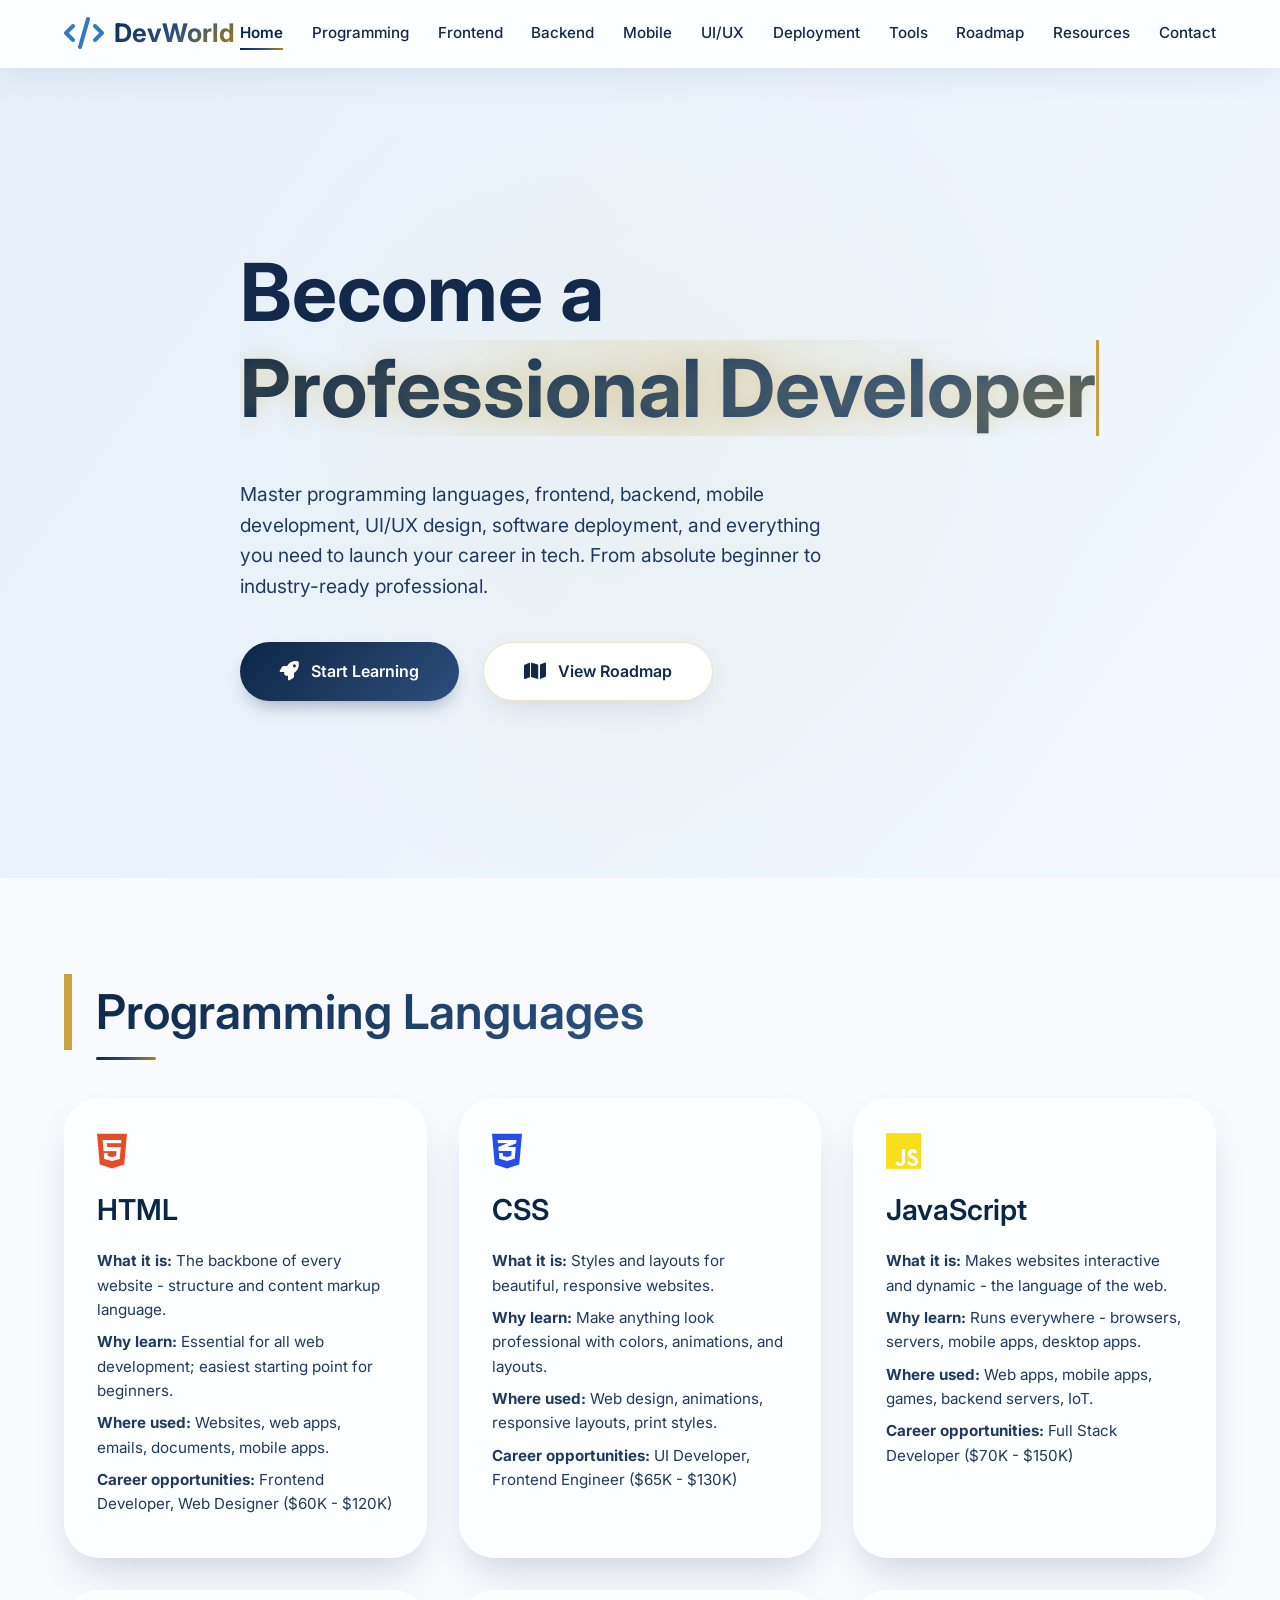
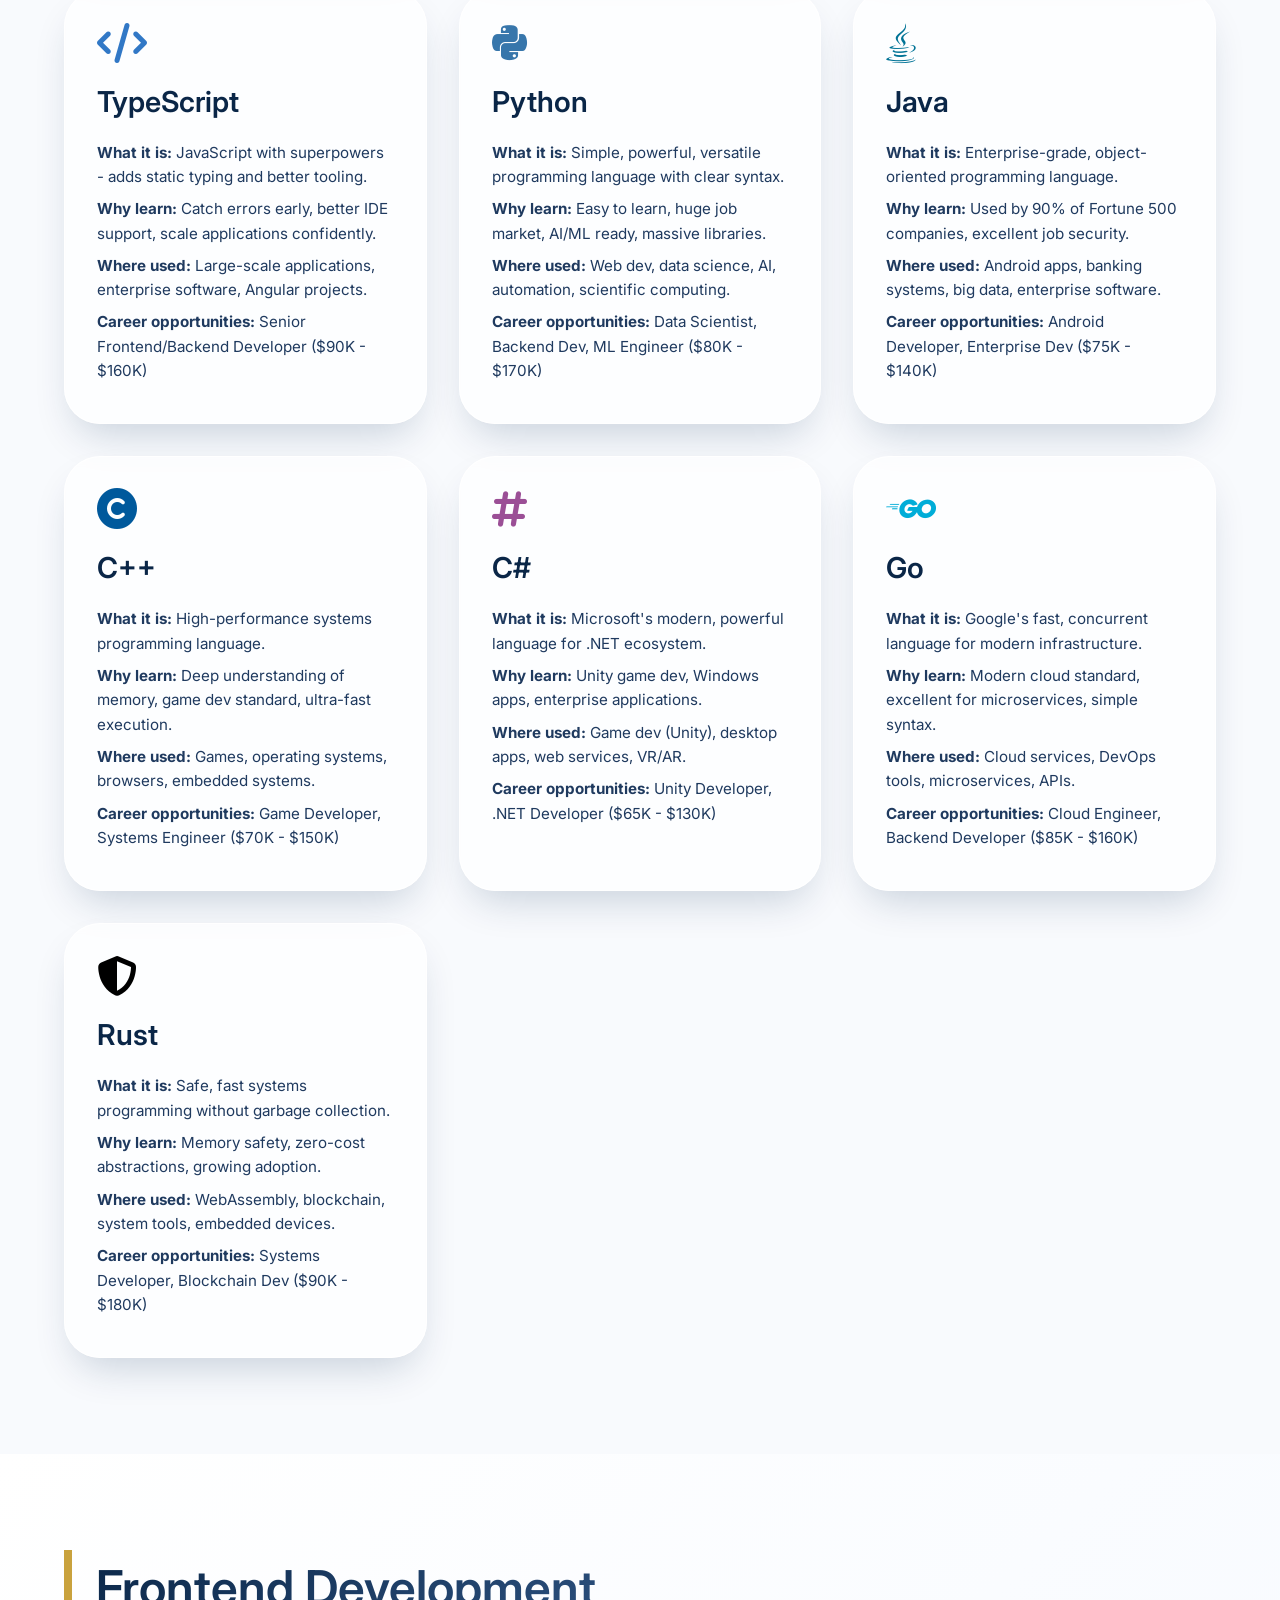
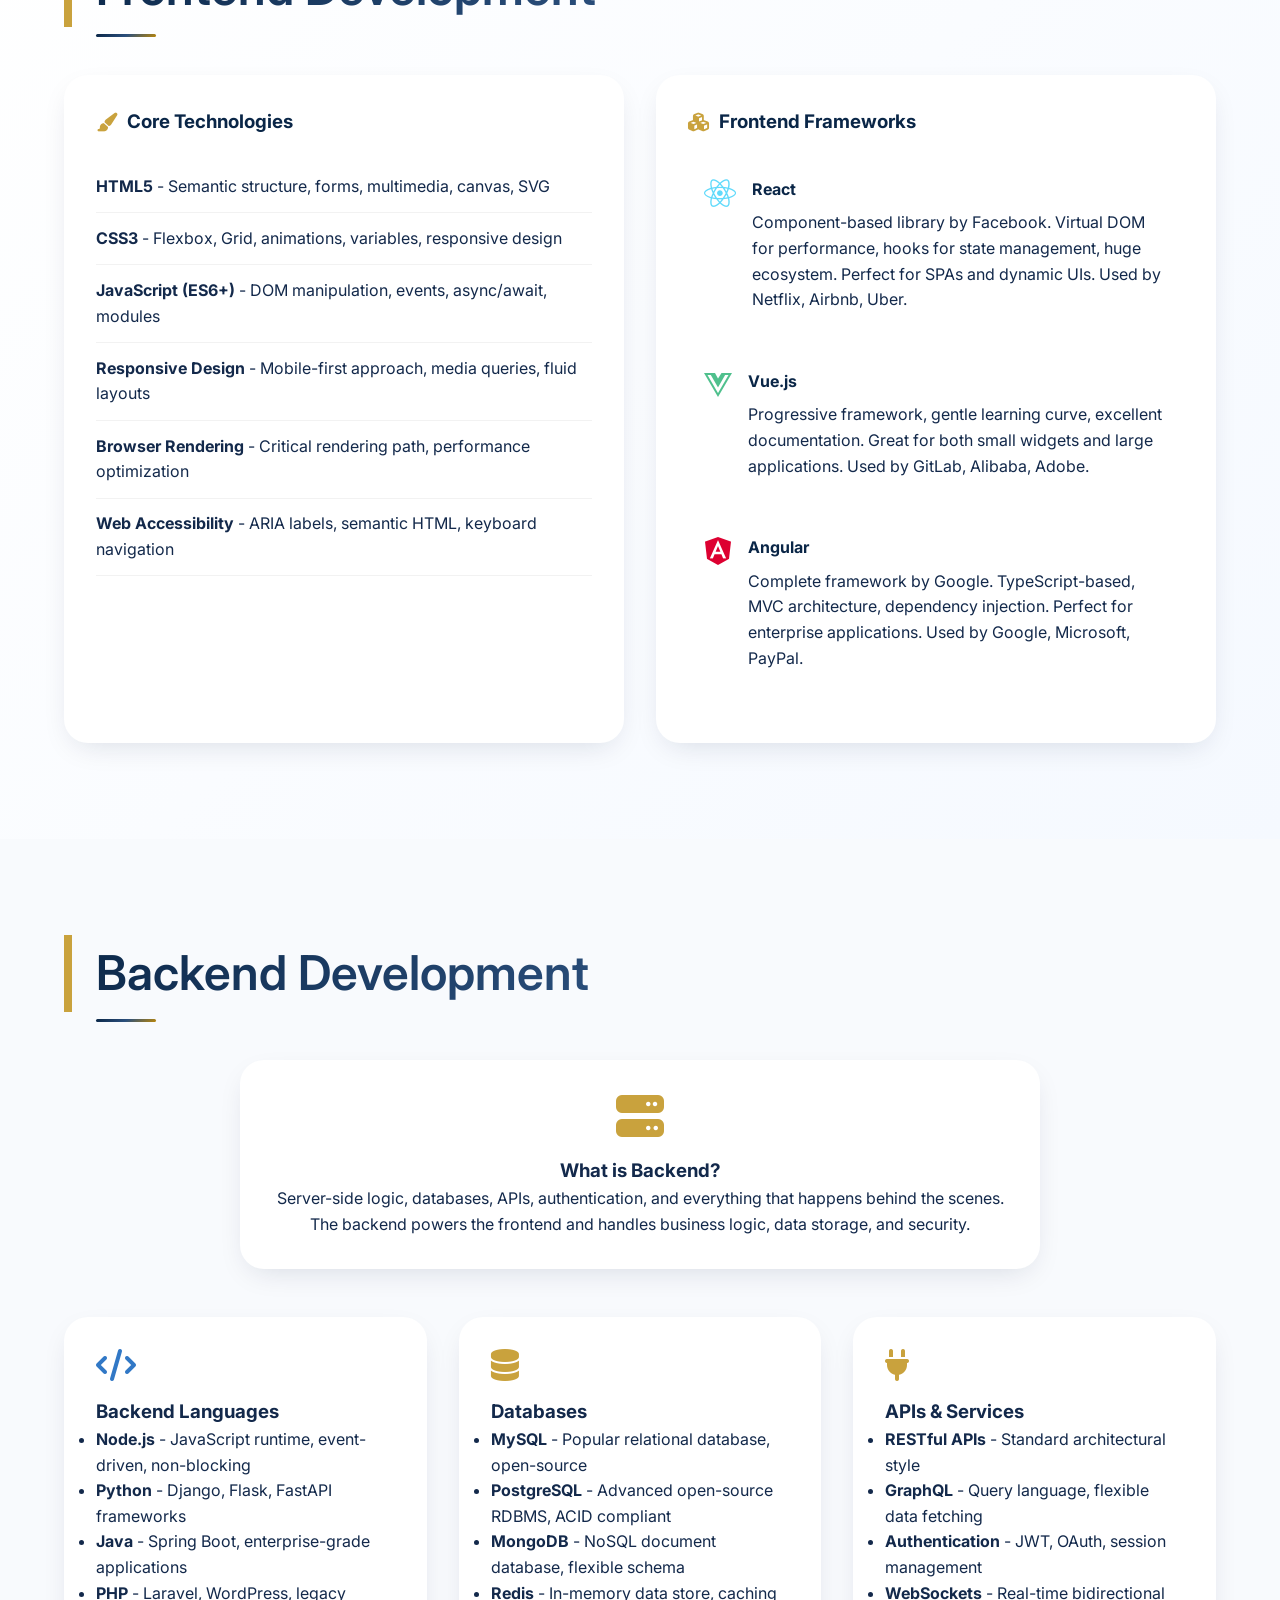
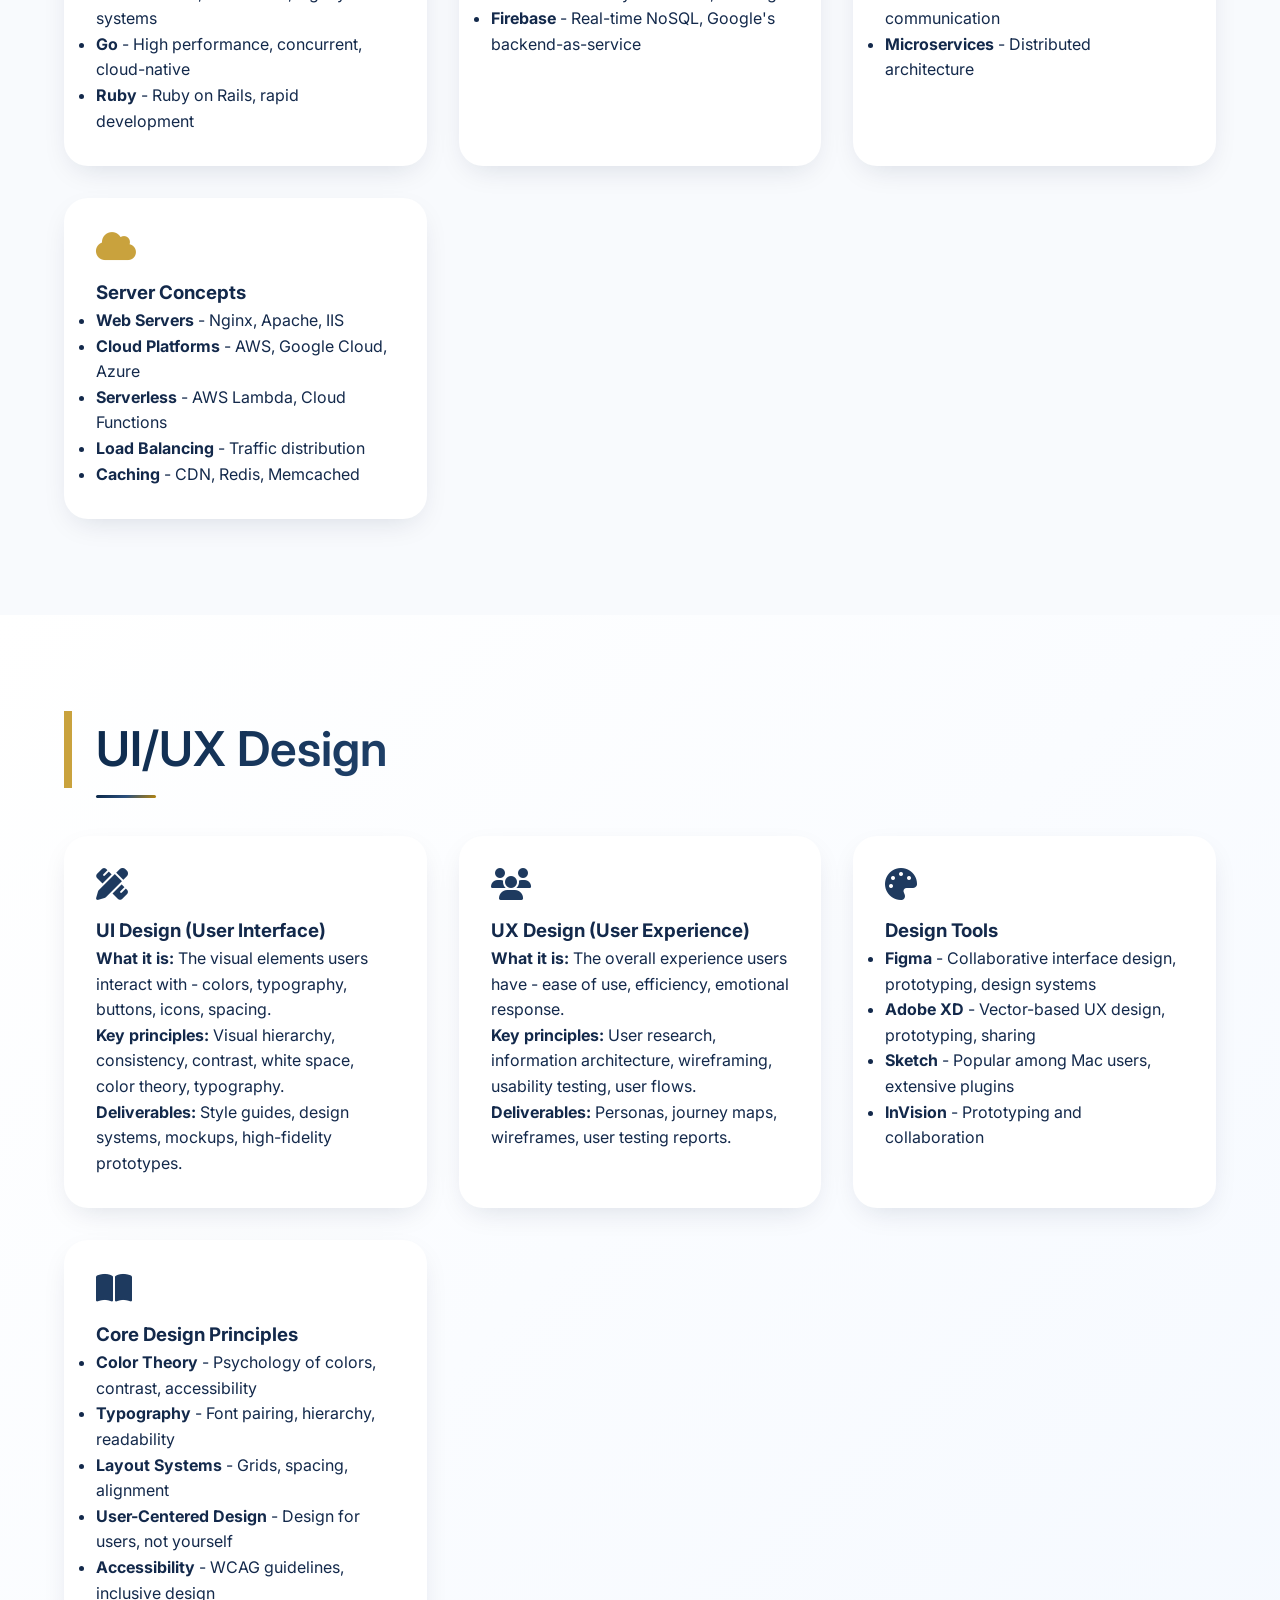
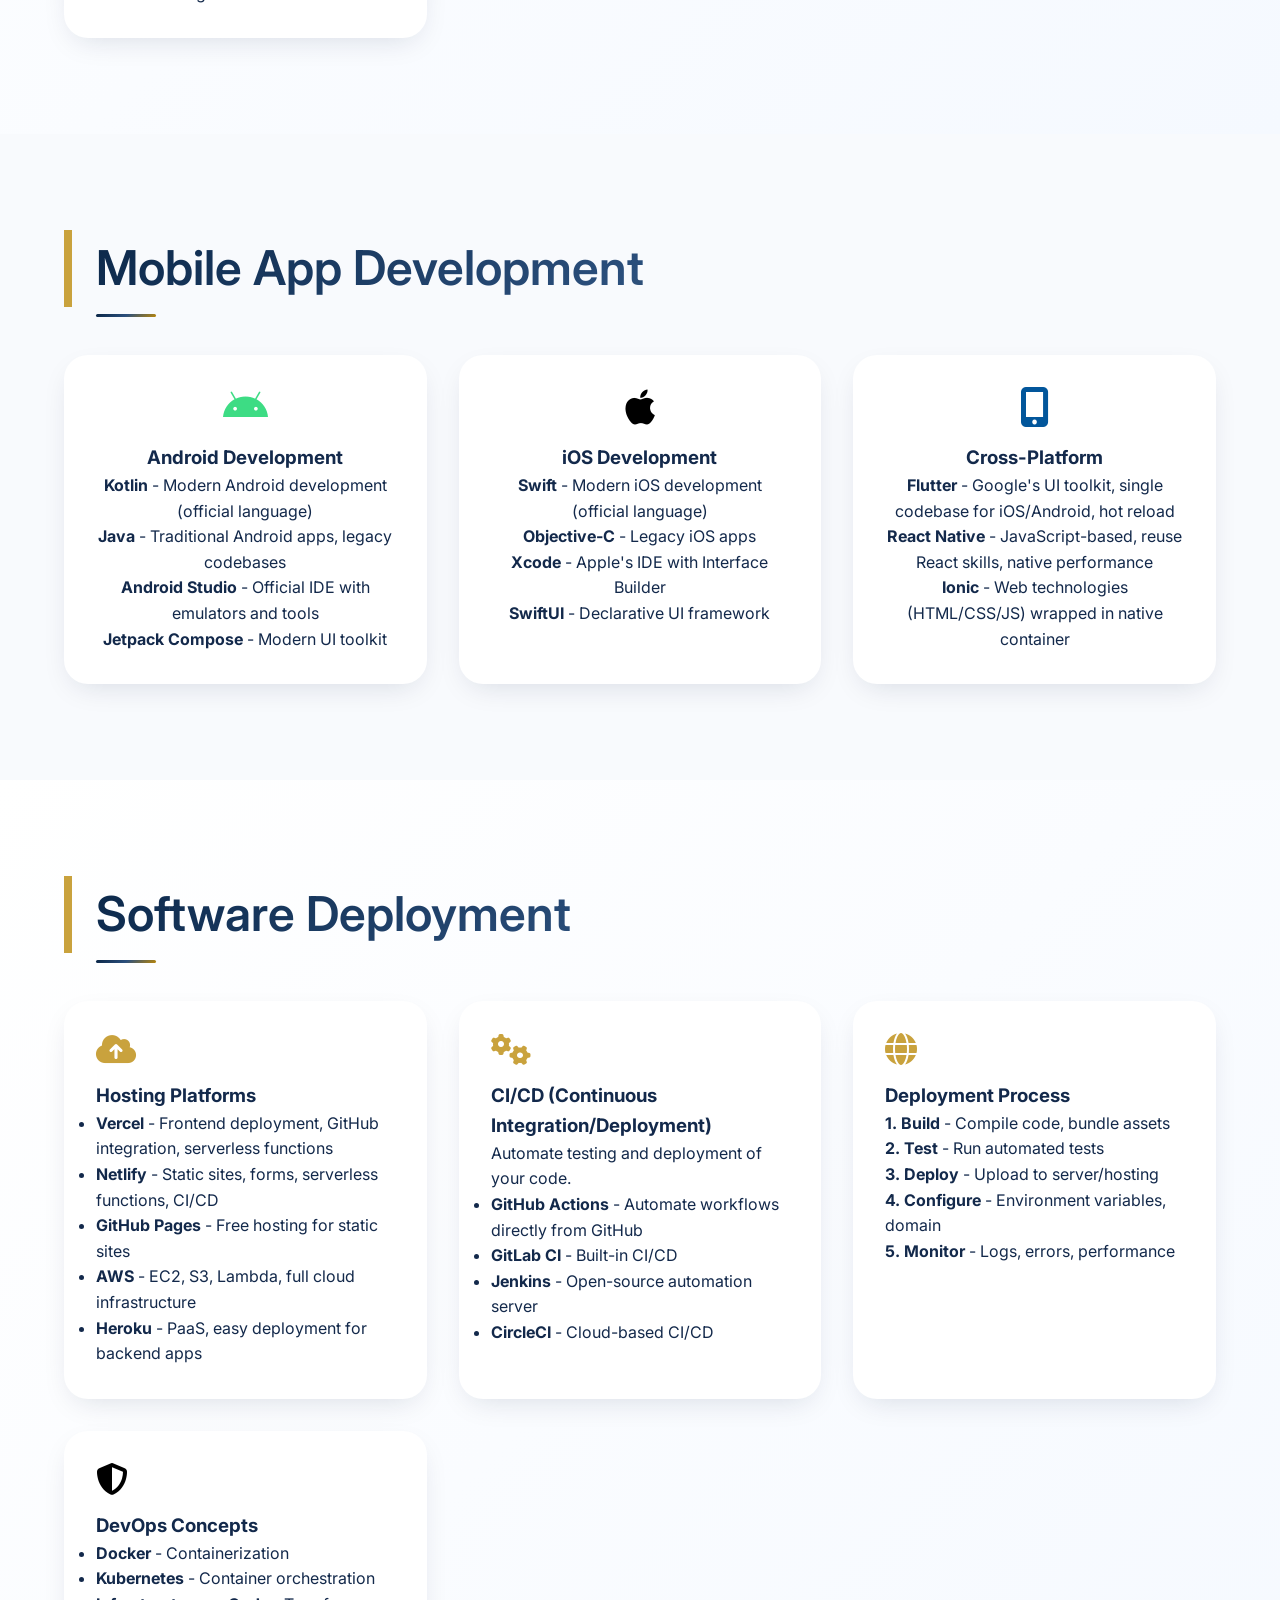
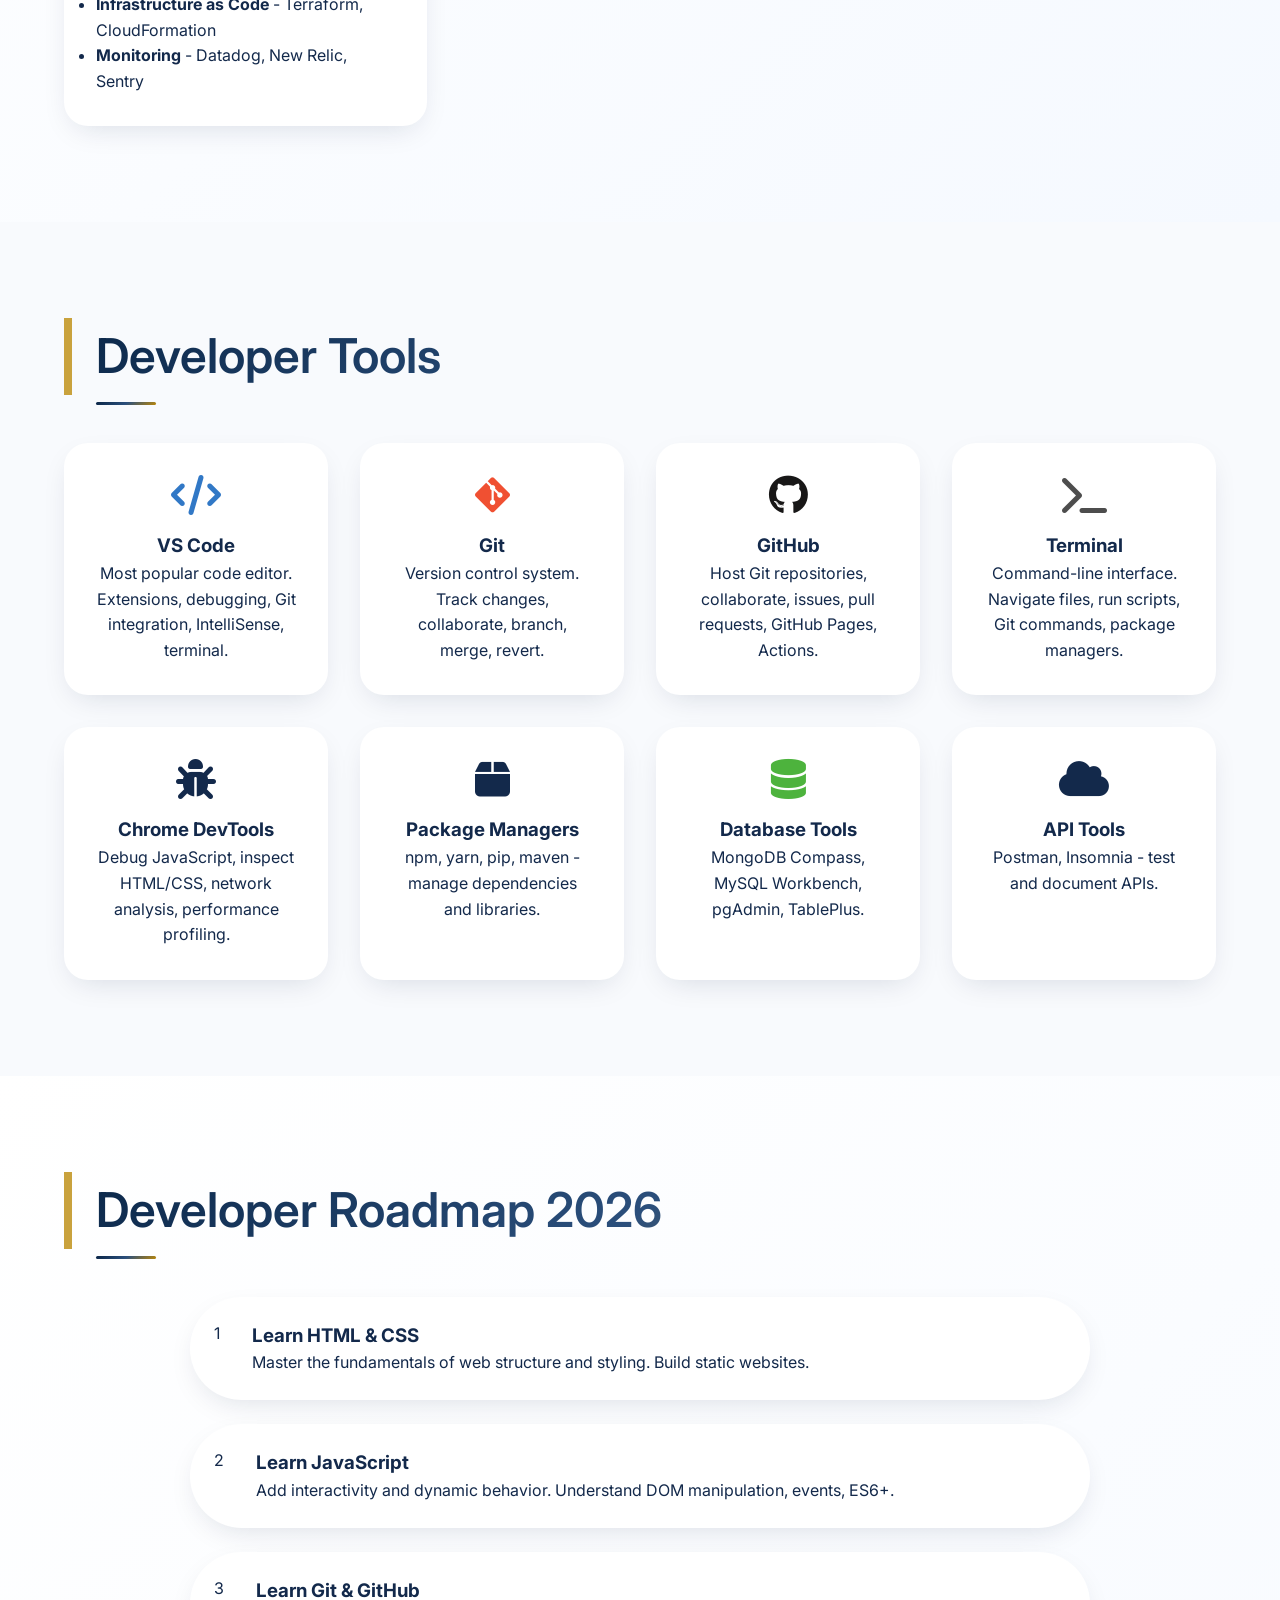
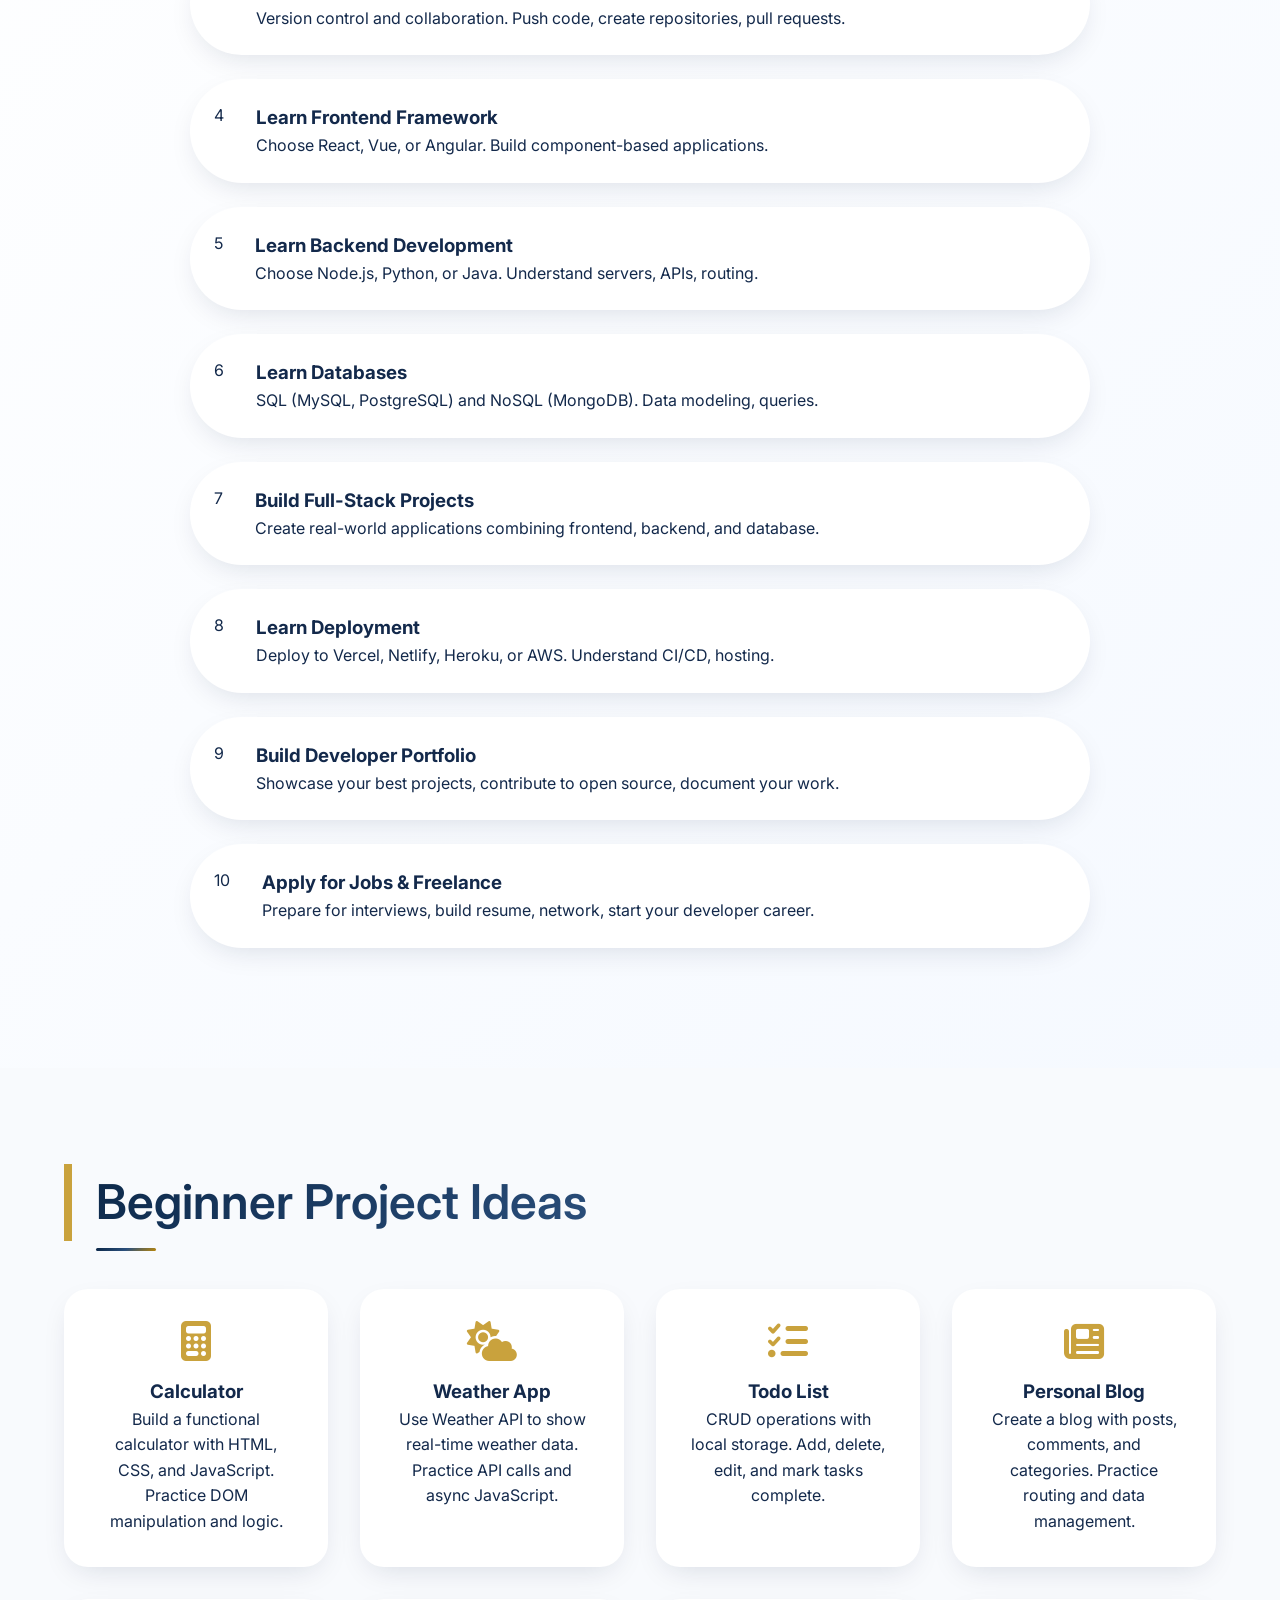
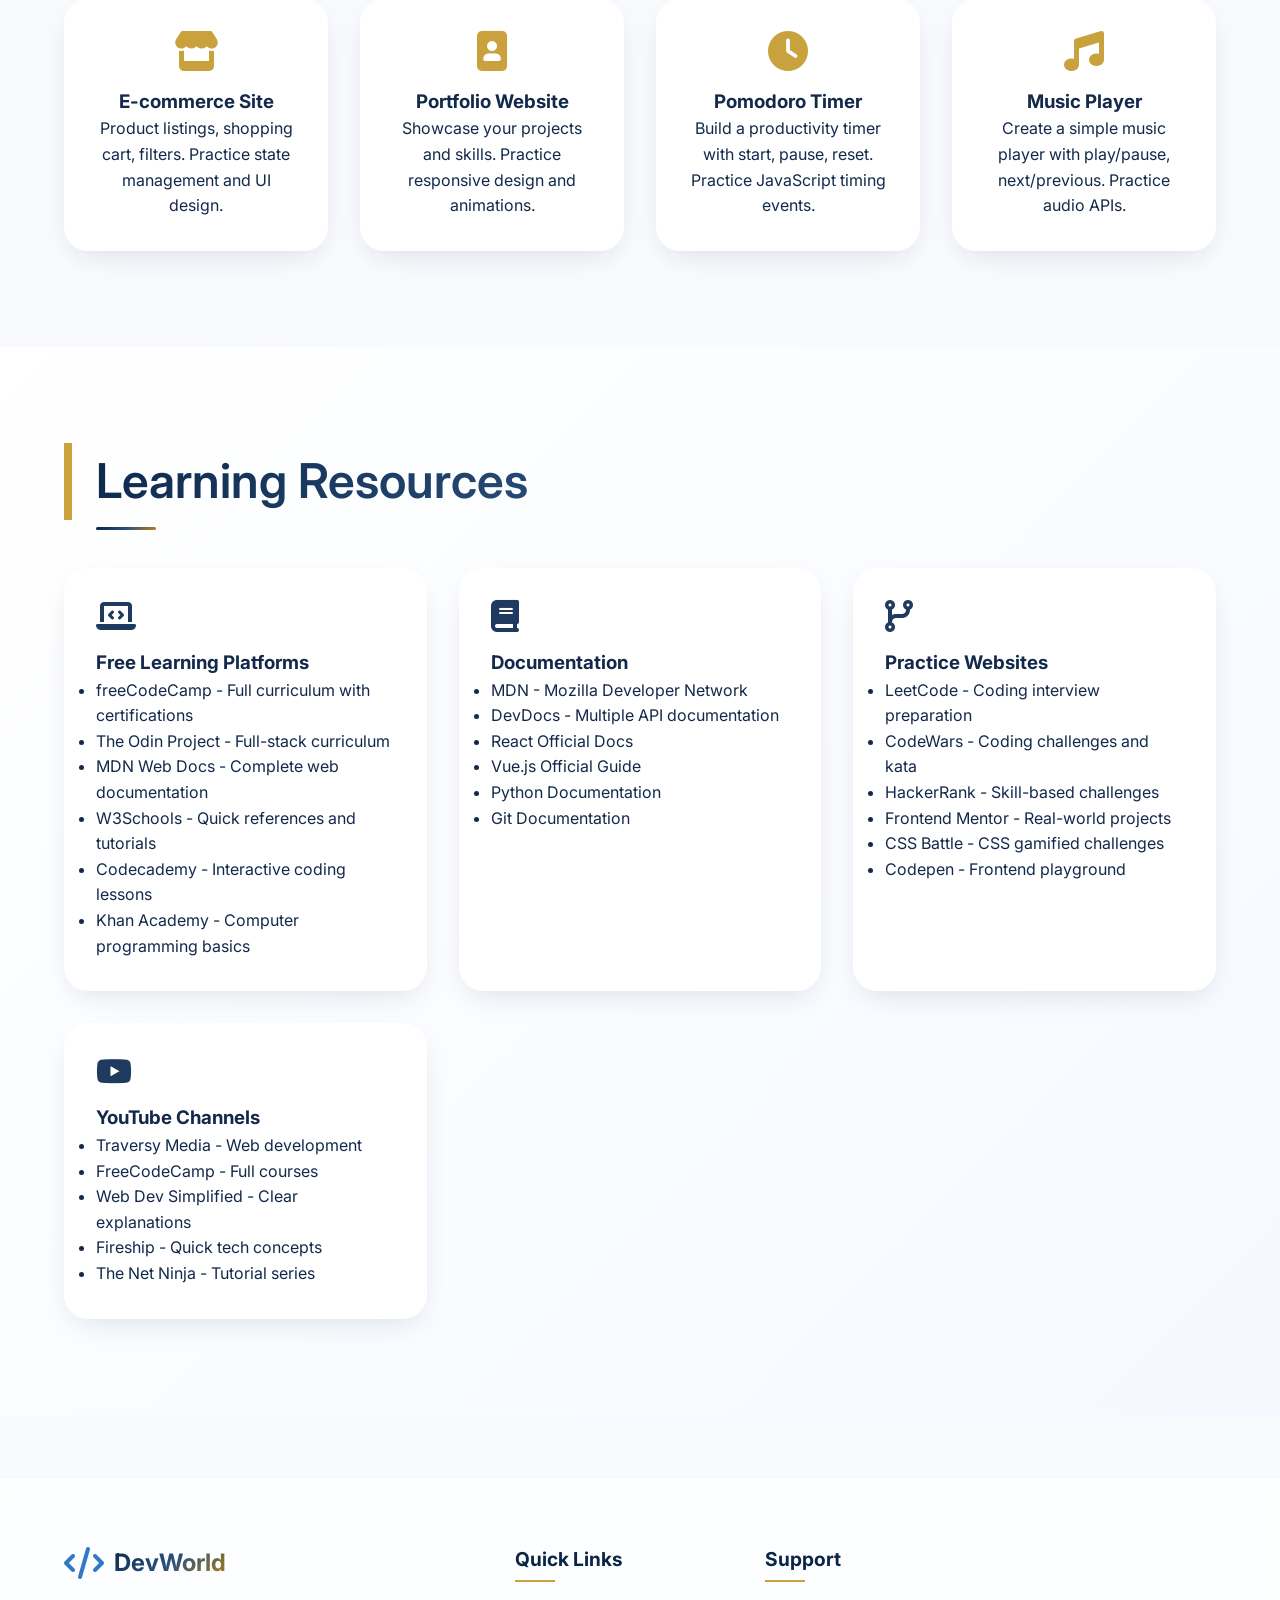
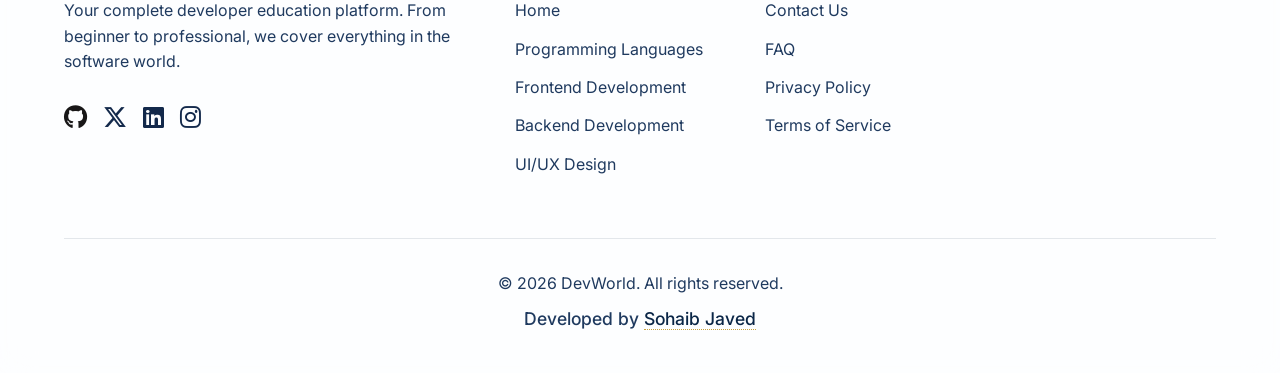
==== index.html @ 49fdd239 "Add files via upload" ====
<!DOCTYPE html>
<html lang="en">
<head>
    <meta charset="UTF-8">
    <meta name="viewport" content="width=device-width, initial-scale=1.0">
    <title>DevWorld - Become a Professional Developer</title>
    
    <!-- Fonts -->
    <link rel="preconnect" href="https://fonts.googleapis.com">
    <link rel="preconnect" href="https://fonts.gstatic.com" crossorigin>
    <link href="https://fonts.googleapis.com/css2?family=Inter:wght@300;400;500;600;700&family=Poppins:wght@300;400;500;600;700&display=swap" rel="stylesheet">
    <link rel="shortcut icon" href="favicon.ico" type="image/x-icon">
    <!-- Font Awesome -->
    <link rel="stylesheet" href="https://cdnjs.cloudflare.com/ajax/libs/font-awesome/6.5.1/css/all.min.css">
    
    <!-- Custom CSS -->
    <link rel="stylesheet" href="css/style.css">
</head>
<body>
    <!-- GLASSMORPHISM NAVBAR -->
    <nav class="navbar">
        <div class="nav-container">
            <div class="logo">
                <i class="fas fa-code"></i>
                <span>DevWorld</span>
            </div>
            
            <div class="hamburger">
                <i class="fas fa-bars"></i>
            </div>
            
            <ul class="nav-menu">
                <li><a href="index.html" class="active">Home</a></li>
                <li><a href="pages/programming.html">Programming</a></li>
                <li><a href="pages/frontend.html">Frontend</a></li>
                <li><a href="pages/backend.html">Backend</a></li>
                <li><a href="pages/mobile.html">Mobile</a></li>
                <li><a href="pages/uiux.html">UI/UX</a></li>
                <li><a href="pages/deployment.html">Deployment</a></li>
                <li><a href="pages/tools.html">Tools</a></li>
                <li><a href="pages/roadmap.html">Roadmap</a></li>
                <li><a href="#resources">Resources</a></li>
                <li><a href="#contact">Contact</a></li>
            </ul>
        </div>
    </nav>

    <!-- HERO SECTION WITH ANIMATED GRADIENT -->
    <section class="hero animated-bg">
        <div class="container">
            <div class="hero-content">
                <h1 class="hero-title">
                    Become a <span class="gradient-text">Professional Developer</span>
                </h1>
                <p class="hero-description">
                    Master programming languages, frontend, backend, mobile development, UI/UX design, 
                    software deployment, and everything you need to launch your career in tech. 
                    From absolute beginner to industry-ready professional.
                </p>
                <div class="btn-group">
                    <a href="#programming" class="btn btn-primary">
                        <i class="fas fa-rocket"></i>
                        Start Learning
                    </a>
                    <a href="pages/roadmap.html" class="btn btn-outline">
                        <i class="fas fa-map"></i>
                        View Roadmap
                    </a>
                </div>
            </div>
        </div>
    </section>

    <!-- PROGRAMMING LANGUAGES SECTION -->
    <section id="programming" class="section">
        <div class="container">
            <h2 class="section-title">Programming Languages</h2>
            <div class="card-grid">
                <!-- HTML -->
                <div class="card">
                    <i class="fab fa-html5"></i>
                    <h3>HTML</h3>
                    <p><strong>What it is:</strong> The backbone of every website - structure and content markup language.</p>
                    <p><strong>Why learn:</strong> Essential for all web development; easiest starting point for beginners.</p>
                    <p><strong>Where used:</strong> Websites, web apps, emails, documents, mobile apps.</p>
                    <p><strong>Career opportunities:</strong> Frontend Developer, Web Designer ($60K - $120K)</p>
                </div>

                <!-- CSS -->
                <div class="card">
                    <i class="fab fa-css3-alt"></i>
                    <h3>CSS</h3>
                    <p><strong>What it is:</strong> Styles and layouts for beautiful, responsive websites.</p>
                    <p><strong>Why learn:</strong> Make anything look professional with colors, animations, and layouts.</p>
                    <p><strong>Where used:</strong> Web design, animations, responsive layouts, print styles.</p>
                    <p><strong>Career opportunities:</strong> UI Developer, Frontend Engineer ($65K - $130K)</p>
                </div>

                <!-- JavaScript -->
                <div class="card">
                    <i class="fab fa-js"></i>
                    <h3>JavaScript</h3>
                    <p><strong>What it is:</strong> Makes websites interactive and dynamic - the language of the web.</p>
                    <p><strong>Why learn:</strong> Runs everywhere - browsers, servers, mobile apps, desktop apps.</p>
                    <p><strong>Where used:</strong> Web apps, mobile apps, games, backend servers, IoT.</p>
                    <p><strong>Career opportunities:</strong> Full Stack Developer ($70K - $150K)</p>
                </div>

                <!-- TypeScript -->
                <div class="card">
                    <i class="fas fa-code"></i>
                    <h3>TypeScript</h3>
                    <p><strong>What it is:</strong> JavaScript with superpowers - adds static typing and better tooling.</p>
                    <p><strong>Why learn:</strong> Catch errors early, better IDE support, scale applications confidently.</p>
                    <p><strong>Where used:</strong> Large-scale applications, enterprise software, Angular projects.</p>
                    <p><strong>Career opportunities:</strong> Senior Frontend/Backend Developer ($90K - $160K)</p>
                </div>

                <!-- Python -->
                <div class="card">
                    <i class="fab fa-python"></i>
                    <h3>Python</h3>
                    <p><strong>What it is:</strong> Simple, powerful, versatile programming language with clear syntax.</p>
                    <p><strong>Why learn:</strong> Easy to learn, huge job market, AI/ML ready, massive libraries.</p>
                    <p><strong>Where used:</strong> Web dev, data science, AI, automation, scientific computing.</p>
                    <p><strong>Career opportunities:</strong> Data Scientist, Backend Dev, ML Engineer ($80K - $170K)</p>
                </div>

                <!-- Java -->
                <div class="card">
                    <i class="fab fa-java"></i>
                    <h3>Java</h3>
                    <p><strong>What it is:</strong> Enterprise-grade, object-oriented programming language.</p>
                    <p><strong>Why learn:</strong> Used by 90% of Fortune 500 companies, excellent job security.</p>
                    <p><strong>Where used:</strong> Android apps, banking systems, big data, enterprise software.</p>
                    <p><strong>Career opportunities:</strong> Android Developer, Enterprise Dev ($75K - $140K)</p>
                </div>

                <!-- C++ -->
                <div class="card">
                    <i class="fas fa-copyright"></i>
                    <h3>C++</h3>
                    <p><strong>What it is:</strong> High-performance systems programming language.</p>
                    <p><strong>Why learn:</strong> Deep understanding of memory, game dev standard, ultra-fast execution.</p>
                    <p><strong>Where used:</strong> Games, operating systems, browsers, embedded systems.</p>
                    <p><strong>Career opportunities:</strong> Game Developer, Systems Engineer ($70K - $150K)</p>
                </div>

                <!-- C# -->
                <div class="card">
                    <i class="fas fa-hashtag"></i>
                    <h3>C#</h3>
                    <p><strong>What it is:</strong> Microsoft's modern, powerful language for .NET ecosystem.</p>
                    <p><strong>Why learn:</strong> Unity game dev, Windows apps, enterprise applications.</p>
                    <p><strong>Where used:</strong> Game dev (Unity), desktop apps, web services, VR/AR.</p>
                    <p><strong>Career opportunities:</strong> Unity Developer, .NET Developer ($65K - $130K)</p>
                </div>

                <!-- Go -->
                <div class="card">
                    <i class="fab fa-golang"></i>
                    <h3>Go</h3>
                    <p><strong>What it is:</strong> Google's fast, concurrent language for modern infrastructure.</p>
                    <p><strong>Why learn:</strong> Modern cloud standard, excellent for microservices, simple syntax.</p>
                    <p><strong>Where used:</strong> Cloud services, DevOps tools, microservices, APIs.</p>
                    <p><strong>Career opportunities:</strong> Cloud Engineer, Backend Developer ($85K - $160K)</p>
                </div>

                <!-- Rust -->
                <div class="card">
                    <i class="fas fa-shield-alt"></i>
                    <h3>Rust</h3>
                    <p><strong>What it is:</strong> Safe, fast systems programming without garbage collection.</p>
                    <p><strong>Why learn:</strong> Memory safety, zero-cost abstractions, growing adoption.</p>
                    <p><strong>Where used:</strong> WebAssembly, blockchain, system tools, embedded devices.</p>
                    <p><strong>Career opportunities:</strong> Systems Developer, Blockchain Dev ($90K - $180K)</p>
                </div>
            </div>
        </div>
    </section>

    <!-- FRONTEND DEVELOPMENT SECTION -->
    <section id="frontend" class="section bg-light">
        <div class="container">
            <h2 class="section-title">Frontend Development</h2>
            <div class="content-grid">
                <div class="content-card">
                    <h3><i class="fas fa-paint-brush"></i> Core Technologies</h3>
                    <ul class="feature-list">
                        <li><strong>HTML5</strong> - Semantic structure, forms, multimedia, canvas, SVG</li>
                        <li><strong>CSS3</strong> - Flexbox, Grid, animations, variables, responsive design</li>
                        <li><strong>JavaScript (ES6+)</strong> - DOM manipulation, events, async/await, modules</li>
                        <li><strong>Responsive Design</strong> - Mobile-first approach, media queries, fluid layouts</li>
                        <li><strong>Browser Rendering</strong> - Critical rendering path, performance optimization</li>
                        <li><strong>Web Accessibility</strong> - ARIA labels, semantic HTML, keyboard navigation</li>
                    </ul>
                </div>
                
                <div class="content-card">
                    <h3><i class="fas fa-cubes"></i> Frontend Frameworks</h3>
                    
                    <div class="framework-item">
                        <i class="fab fa-react"></i>
                        <div>
                            <h4>React</h4>
                            <p>Component-based library by Facebook. Virtual DOM for performance, hooks for state management, huge ecosystem. Perfect for SPAs and dynamic UIs. Used by Netflix, Airbnb, Uber.</p>
                        </div>
                    </div>
                    
                    <div class="framework-item">
                        <i class="fab fa-vuejs"></i>
                        <div>
                            <h4>Vue.js</h4>
                            <p>Progressive framework, gentle learning curve, excellent documentation. Great for both small widgets and large applications. Used by GitLab, Alibaba, Adobe.</p>
                        </div>
                    </div>
                    
                    <div class="framework-item">
                        <i class="fab fa-angular"></i>
                        <div>
                            <h4>Angular</h4>
                            <p>Complete framework by Google. TypeScript-based, MVC architecture, dependency injection. Perfect for enterprise applications. Used by Google, Microsoft, PayPal.</p>
                        </div>
                    </div>
                </div>
            </div>
        </div>
    </section>

    <!-- BACKEND DEVELOPMENT SECTION -->
    <section id="backend" class="section">
        <div class="container">
            <h2 class="section-title">Backend Development</h2>
            
            <div class="backend-intro">
                <div class="intro-card">
                    <i class="fas fa-server"></i>
                    <h3>What is Backend?</h3>
                    <p>Server-side logic, databases, APIs, authentication, and everything that happens behind the scenes. The backend powers the frontend and handles business logic, data storage, and security.</p>
                </div>
            </div>
            
            <div class="backend-grid">
                <div class="backend-card">
                    <i class="fas fa-code"></i>
                    <h3>Backend Languages</h3>
                    <ul>
                        <li><strong>Node.js</strong> - JavaScript runtime, event-driven, non-blocking</li>
                        <li><strong>Python</strong> - Django, Flask, FastAPI frameworks</li>
                        <li><strong>Java</strong> - Spring Boot, enterprise-grade applications</li>
                        <li><strong>PHP</strong> - Laravel, WordPress, legacy systems</li>
                        <li><strong>Go</strong> - High performance, concurrent, cloud-native</li>
                        <li><strong>Ruby</strong> - Ruby on Rails, rapid development</li>
                    </ul>
                </div>
                
                <div class="backend-card">
                    <i class="fas fa-database"></i>
                    <h3>Databases</h3>
                    <ul>
                        <li><strong>MySQL</strong> - Popular relational database, open-source</li>
                        <li><strong>PostgreSQL</strong> - Advanced open-source RDBMS, ACID compliant</li>
                        <li><strong>MongoDB</strong> - NoSQL document database, flexible schema</li>
                        <li><strong>Redis</strong> - In-memory data store, caching</li>
                        <li><strong>Firebase</strong> - Real-time NoSQL, Google's backend-as-service</li>
                    </ul>
                </div>
                
                <div class="backend-card">
                    <i class="fas fa-plug"></i>
                    <h3>APIs & Services</h3>
                    <ul>
                        <li><strong>RESTful APIs</strong> - Standard architectural style</li>
                        <li><strong>GraphQL</strong> - Query language, flexible data fetching</li>
                        <li><strong>Authentication</strong> - JWT, OAuth, session management</li>
                        <li><strong>WebSockets</strong> - Real-time bidirectional communication</li>
                        <li><strong>Microservices</strong> - Distributed architecture</li>
                    </ul>
                </div>
                
                <div class="backend-card">
                    <i class="fas fa-cloud"></i>
                    <h3>Server Concepts</h3>
                    <ul>
                        <li><strong>Web Servers</strong> - Nginx, Apache, IIS</li>
                        <li><strong>Cloud Platforms</strong> - AWS, Google Cloud, Azure</li>
                        <li><strong>Serverless</strong> - AWS Lambda, Cloud Functions</li>
                        <li><strong>Load Balancing</strong> - Traffic distribution</li>
                        <li><strong>Caching</strong> - CDN, Redis, Memcached</li>
                    </ul>
                </div>
            </div>
        </div>
    </section>

    <!-- UI/UX DESIGN SECTION -->
    <section id="uiux" class="section bg-light">
        <div class="container">
            <h2 class="section-title">UI/UX Design</h2>
            
            <div class="uiux-grid">
                <div class="uiux-card">
                    <i class="fas fa-pencil-ruler"></i>
                    <h3>UI Design (User Interface)</h3>
                    <p><strong>What it is:</strong> The visual elements users interact with - colors, typography, buttons, icons, spacing.</p>
                    <p><strong>Key principles:</strong> Visual hierarchy, consistency, contrast, white space, color theory, typography.</p>
                    <p><strong>Deliverables:</strong> Style guides, design systems, mockups, high-fidelity prototypes.</p>
                </div>
                
                <div class="uiux-card">
                    <i class="fas fa-users"></i>
                    <h3>UX Design (User Experience)</h3>
                    <p><strong>What it is:</strong> The overall experience users have - ease of use, efficiency, emotional response.</p>
                    <p><strong>Key principles:</strong> User research, information architecture, wireframing, usability testing, user flows.</p>
                    <p><strong>Deliverables:</strong> Personas, journey maps, wireframes, user testing reports.</p>
                </div>
                
                <div class="uiux-card">
                    <i class="fas fa-palette"></i>
                    <h3>Design Tools</h3>
                    <ul>
                        <li><strong>Figma</strong> - Collaborative interface design, prototyping, design systems</li>
                        <li><strong>Adobe XD</strong> - Vector-based UX design, prototyping, sharing</li>
                        <li><strong>Sketch</strong> - Popular among Mac users, extensive plugins</li>
                        <li><strong>InVision</strong> - Prototyping and collaboration</li>
                    </ul>
                </div>
                
                <div class="uiux-card">
                    <i class="fas fa-book-open"></i>
                    <h3>Core Design Principles</h3>
                    <ul>
                        <li><strong>Color Theory</strong> - Psychology of colors, contrast, accessibility</li>
                        <li><strong>Typography</strong> - Font pairing, hierarchy, readability</li>
                        <li><strong>Layout Systems</strong> - Grids, spacing, alignment</li>
                        <li><strong>User-Centered Design</strong> - Design for users, not yourself</li>
                        <li><strong>Accessibility</strong> - WCAG guidelines, inclusive design</li>
                    </ul>
                </div>
            </div>
        </div>
    </section>

    <!-- MOBILE DEVELOPMENT SECTION -->
    <section id="mobile" class="section">
        <div class="container">
            <h2 class="section-title">Mobile App Development</h2>
            
            <div class="mobile-grid">
                <div class="mobile-card">
                    <i class="fab fa-android"></i>
                    <h3>Android Development</h3>
                    <p><strong>Kotlin</strong> - Modern Android development (official language)</p>
                    <p><strong>Java</strong> - Traditional Android apps, legacy codebases</p>
                    <p><strong>Android Studio</strong> - Official IDE with emulators and tools</p>
                    <p><strong>Jetpack Compose</strong> - Modern UI toolkit</p>
                </div>
                
                <div class="mobile-card">
                    <i class="fab fa-apple"></i>
                    <h3>iOS Development</h3>
                    <p><strong>Swift</strong> - Modern iOS development (official language)</p>
                    <p><strong>Objective-C</strong> - Legacy iOS apps</p>
                    <p><strong>Xcode</strong> - Apple's IDE with Interface Builder</p>
                    <p><strong>SwiftUI</strong> - Declarative UI framework</p>
                </div>
                
                <div class="mobile-card">
                    <i class="fas fa-mobile-alt"></i>
                    <h3>Cross-Platform</h3>
                    <p><strong>Flutter</strong> - Google's UI toolkit, single codebase for iOS/Android, hot reload</p>
                    <p><strong>React Native</strong> - JavaScript-based, reuse React skills, native performance</p>
                    <p><strong>Ionic</strong> - Web technologies (HTML/CSS/JS) wrapped in native container</p>
                </div>
            </div>
        </div>
    </section>

    <!-- DEPLOYMENT SECTION -->
    <section id="deployment" class="section bg-light">
        <div class="container">
            <h2 class="section-title">Software Deployment</h2>
            
            <div class="deployment-grid">
                <div class="deployment-card">
                    <i class="fas fa-cloud-upload-alt"></i>
                    <h3>Hosting Platforms</h3>
                    <ul>
                        <li><strong>Vercel</strong> - Frontend deployment, GitHub integration, serverless functions</li>
                        <li><strong>Netlify</strong> - Static sites, forms, serverless functions, CI/CD</li>
                        <li><strong>GitHub Pages</strong> - Free hosting for static sites</li>
                        <li><strong>AWS</strong> - EC2, S3, Lambda, full cloud infrastructure</li>
                        <li><strong>Heroku</strong> - PaaS, easy deployment for backend apps</li>
                    </ul>
                </div>
                
                <div class="deployment-card">
                    <i class="fas fa-cogs"></i>
                    <h3>CI/CD (Continuous Integration/Deployment)</h3>
                    <p>Automate testing and deployment of your code.</p>
                    <ul>
                        <li><strong>GitHub Actions</strong> - Automate workflows directly from GitHub</li>
                        <li><strong>GitLab CI</strong> - Built-in CI/CD</li>
                        <li><strong>Jenkins</strong> - Open-source automation server</li>
                        <li><strong>CircleCI</strong> - Cloud-based CI/CD</li>
                    </ul>
                </div>
                
                <div class="deployment-card">
                    <i class="fas fa-globe"></i>
                    <h3>Deployment Process</h3>
                    <p><strong>1. Build</strong> - Compile code, bundle assets</p>
                    <p><strong>2. Test</strong> - Run automated tests</p>
                    <p><strong>3. Deploy</strong> - Upload to server/hosting</p>
                    <p><strong>4. Configure</strong> - Environment variables, domain</p>
                    <p><strong>5. Monitor</strong> - Logs, errors, performance</p>
                </div>
                
                <div class="deployment-card">
                    <i class="fas fa-shield-alt"></i>
                    <h3>DevOps Concepts</h3>
                    <ul>
                        <li><strong>Docker</strong> - Containerization</li>
                        <li><strong>Kubernetes</strong> - Container orchestration</li>
                        <li><strong>Infrastructure as Code</strong> - Terraform, CloudFormation</li>
                        <li><strong>Monitoring</strong> - Datadog, New Relic, Sentry</li>
                    </ul>
                </div>
            </div>
        </div>
    </section>

    <!-- DEVELOPER TOOLS SECTION -->
    <section id="tools" class="section">
        <div class="container">
            <h2 class="section-title">Developer Tools</h2>
            
            <div class="tools-grid">
                <div class="tool-card">
                    <i class="fas fa-code"></i>
                    <h3>VS Code</h3>
                    <p>Most popular code editor. Extensions, debugging, Git integration, IntelliSense, terminal.</p>
                </div>
                
                <div class="tool-card">
                    <i class="fab fa-git-alt"></i>
                    <h3>Git</h3>
                    <p>Version control system. Track changes, collaborate, branch, merge, revert.</p>
                </div>
                
                <div class="tool-card">
                    <i class="fab fa-github"></i>
                    <h3>GitHub</h3>
                    <p>Host Git repositories, collaborate, issues, pull requests, GitHub Pages, Actions.</p>
                </div>
                
                <div class="tool-card">
                    <i class="fas fa-terminal"></i>
                    <h3>Terminal</h3>
                    <p>Command-line interface. Navigate files, run scripts, Git commands, package managers.</p>
                </div>
                
                <div class="tool-card">
                    <i class="fas fa-bug"></i>
                    <h3>Chrome DevTools</h3>
                    <p>Debug JavaScript, inspect HTML/CSS, network analysis, performance profiling.</p>
                </div>
                
                <div class="tool-card">
                    <i class="fas fa-box"></i>
                    <h3>Package Managers</h3>
                    <p>npm, yarn, pip, maven - manage dependencies and libraries.</p>
                </div>
                
                <div class="tool-card">
                    <i class="fas fa-database"></i>
                    <h3>Database Tools</h3>
                    <p>MongoDB Compass, MySQL Workbench, pgAdmin, TablePlus.</p>
                </div>
                
                <div class="tool-card">
                    <i class="fas fa-cloud"></i>
                    <h3>API Tools</h3>
                    <p>Postman, Insomnia - test and document APIs.</p>
                </div>
            </div>
        </div>
    </section>

    <!-- ROADMAP SECTION -->
    <section id="roadmap" class="section bg-light">
        <div class="container">
            <h2 class="section-title">Developer Roadmap 2026</h2>
            
            <div class="roadmap-container">
                <div class="roadmap-step">
                    <div class="step-number">1</div>
                    <div class="step-content">
                        <h3>Learn HTML & CSS</h3>
                        <p>Master the fundamentals of web structure and styling. Build static websites.</p>
                    </div>
                </div>
                
                <div class="roadmap-step">
                    <div class="step-number">2</div>
                    <div class="step-content">
                        <h3>Learn JavaScript</h3>
                        <p>Add interactivity and dynamic behavior. Understand DOM manipulation, events, ES6+.</p>
                    </div>
                </div>
                
                <div class="roadmap-step">
                    <div class="step-number">3</div>
                    <div class="step-content">
                        <h3>Learn Git & GitHub</h3>
                        <p>Version control and collaboration. Push code, create repositories, pull requests.</p>
                    </div>
                </div>
                
                <div class="roadmap-step">
                    <div class="step-number">4</div>
                    <div class="step-content">
                        <h3>Learn Frontend Framework</h3>
                        <p>Choose React, Vue, or Angular. Build component-based applications.</p>
                    </div>
                </div>
                
                <div class="roadmap-step">
                    <div class="step-number">5</div>
                    <div class="step-content">
                        <h3>Learn Backend Development</h3>
                        <p>Choose Node.js, Python, or Java. Understand servers, APIs, routing.</p>
                    </div>
                </div>
                
                <div class="roadmap-step">
                    <div class="step-number">6</div>
                    <div class="step-content">
                        <h3>Learn Databases</h3>
                        <p>SQL (MySQL, PostgreSQL) and NoSQL (MongoDB). Data modeling, queries.</p>
                    </div>
                </div>
                
                <div class="roadmap-step">
                    <div class="step-number">7</div>
                    <div class="step-content">
                        <h3>Build Full-Stack Projects</h3>
                        <p>Create real-world applications combining frontend, backend, and database.</p>
                    </div>
                </div>
                
                <div class="roadmap-step">
                    <div class="step-number">8</div>
                    <div class="step-content">
                        <h3>Learn Deployment</h3>
                        <p>Deploy to Vercel, Netlify, Heroku, or AWS. Understand CI/CD, hosting.</p>
                    </div>
                </div>
                
                <div class="roadmap-step">
                    <div class="step-number">9</div>
                    <div class="step-content">
                        <h3>Build Developer Portfolio</h3>
                        <p>Showcase your best projects, contribute to open source, document your work.</p>
                    </div>
                </div>
                
                <div class="roadmap-step">
                    <div class="step-number">10</div>
                    <div class="step-content">
                        <h3>Apply for Jobs & Freelance</h3>
                        <p>Prepare for interviews, build resume, network, start your developer career.</p>
                    </div>
                </div>
            </div>
        </div>
    </section>

    <!-- PROJECT IDEAS SECTION -->
    <section id="projects" class="section">
        <div class="container">
            <h2 class="section-title">Beginner Project Ideas</h2>
            
            <div class="projects-grid">
                <div class="project-card">
                    <i class="fas fa-calculator"></i>
                    <h3>Calculator</h3>
                    <p>Build a functional calculator with HTML, CSS, and JavaScript. Practice DOM manipulation and logic.</p>
                </div>
                
                <div class="project-card">
                    <i class="fas fa-cloud-sun"></i>
                    <h3>Weather App</h3>
                    <p>Use Weather API to show real-time weather data. Practice API calls and async JavaScript.</p>
                </div>
                
                <div class="project-card">
                    <i class="fas fa-tasks"></i>
                    <h3>Todo List</h3>
                    <p>CRUD operations with local storage. Add, delete, edit, and mark tasks complete.</p>
                </div>
                
                <div class="project-card">
                    <i class="fas fa-newspaper"></i>
                    <h3>Personal Blog</h3>
                    <p>Create a blog with posts, comments, and categories. Practice routing and data management.</p>
                </div>
                
                <div class="project-card">
                    <i class="fas fa-store"></i>
                    <h3>E-commerce Site</h3>
                    <p>Product listings, shopping cart, filters. Practice state management and UI design.</p>
                </div>
                
                <div class="project-card">
                    <i class="fas fa-portrait"></i>
                    <h3>Portfolio Website</h3>
                    <p>Showcase your projects and skills. Practice responsive design and animations.</p>
                </div>
                
                <div class="project-card">
                    <i class="fas fa-clock"></i>
                    <h3>Pomodoro Timer</h3>
                    <p>Build a productivity timer with start, pause, reset. Practice JavaScript timing events.</p>
                </div>
                
                <div class="project-card">
                    <i class="fas fa-music"></i>
                    <h3>Music Player</h3>
                    <p>Create a simple music player with play/pause, next/previous. Practice audio APIs.</p>
                </div>
            </div>
        </div>
    </section>

    <!-- RESOURCES SECTION -->
    <section id="resources" class="section bg-light">
        <div class="container">
            <h2 class="section-title">Learning Resources</h2>
            
            <div class="resources-grid">
                <div class="resource-card">
                    <i class="fas fa-laptop-code"></i>
                    <h3>Free Learning Platforms</h3>
                    <ul>
                        <li>freeCodeCamp - Full curriculum with certifications</li>
                        <li>The Odin Project - Full-stack curriculum</li>
                        <li>MDN Web Docs - Complete web documentation</li>
                        <li>W3Schools - Quick references and tutorials</li>
                        <li>Codecademy - Interactive coding lessons</li>
                        <li>Khan Academy - Computer programming basics</li>
                    </ul>
                </div>
                
                <div class="resource-card">
                    <i class="fas fa-book"></i>
                    <h3>Documentation</h3>
                    <ul>
                        <li>MDN - Mozilla Developer Network</li>
                        <li>DevDocs - Multiple API documentation</li>
                        <li>React Official Docs</li>
                        <li>Vue.js Official Guide</li>
                        <li>Python Documentation</li>
                        <li>Git Documentation</li>
                    </ul>
                </div>
                
                <div class="resource-card">
                    <i class="fas fa-code-branch"></i>
                    <h3>Practice Websites</h3>
                    <ul>
                        <li>LeetCode - Coding interview preparation</li>
                        <li>CodeWars - Coding challenges and kata</li>
                        <li>HackerRank - Skill-based challenges</li>
                        <li>Frontend Mentor - Real-world projects</li>
                        <li>CSS Battle - CSS gamified challenges</li>
                        <li>Codepen - Frontend playground</li>
                    </ul>
                </div>
                
                <div class="resource-card">
                  <i class="fa-brands fa-youtube"></i>
                    <h3>YouTube Channels</h3>
                    <ul>
                        <li>Traversy Media - Web development</li>
                        <li>FreeCodeCamp - Full courses</li>
                        <li>Web Dev Simplified - Clear explanations</li>
                        <li>Fireship - Quick tech concepts</li>
                        <li>The Net Ninja - Tutorial series</li>
                    </ul>
                </div>
            </div>
        </div>
    </section>

   
    <!-- FOOTER -->
    <footer id="contact">
        <div class="container">
            <div class="footer-content">
                <div class="footer-section">
                    <div class="logo">
                        <i class="fas fa-code"></i>
                      <span>DevWorld</span>
                    </div>
                    <p>Your complete developer education platform. From beginner to professional, we cover everything in the software world.</p>
                      <div class="social-links">
              <a href="https://github.com/sohaib-javed12" target="_blank"
                ><i class="fab fa-github"></i
              ></a>
              <a href="https://x.com/Sohaib__Qayoumi" target="_blank">
                <i class="fa-brands fa-x-twitter"></i>
              </a>
              <a href="https://www.linkedin.com/in/sohaib-javed-7027313b0/"
                ><i class="fab fa-linkedin"></i
              ></a>
              <a href="https://www.instagram.com/mr_jalazai45"
                ><i class="fab fa-instagram"></i
              ></a>
            </div>
          </div>

                
                <div class="footer-section">
                    <h4>Quick Links</h4>
                    <ul>
                        <li><a href="../index.html">Home</a></li>
                        <li><a href="programming.html">Programming Languages</a></li>
                        <li><a href="frontend.html">Frontend Development</a></li>
                        <li><a href="backend.html">Backend Development</a></li>
                        <li><a href="uiux.html">UI/UX Design</a></li>
                    </ul>
                </div>
                
                <div class="footer-section">
                    <h4>Support</h4>
                    <ul>
                        <li><a href="#">Contact Us</a></li>
                        <li><a href="#">FAQ</a></li>
                        <li><a href="#">Privacy Policy</a></li>
                        <li><a href="#">Terms of Service</a></li>
                    </ul>
                </div>
            </div>
            
            <div class="footer-bottom">
                <p>&copy; 2026 DevWorld. All rights reserved.</p>
                <p class="developer-credit">
                    Developed by <a href="https://sohaibjaved-murex.vercel.app/" target="_blank">Sohaib Javed</a>
                </p>
            </div>
        </div>
    </footer>

    <script src="../js/script.js"></script>
</body>
</html>
---- css/style.css ----
/* ===== RESET & BASE ===== */
* {
    margin: 0;
    padding: 0;
    box-sizing: border-box;
}

:root {
    /* Luxury Color Palette */
    --primary-dark: #0a2647;
    --primary: #1e3a5f;
    --primary-light: #2b4f7c;
    --accent-gold: #c9a23d;
    --accent-light: #dbb957;
    --gold-deep: #b8860b;
    --white: #ffffff;
    --off-white: #f8fafd;
    --light-blue: #e6f0fa;
    --text-dark: #13294b;
    --text-light: #1f3a5f;
    --gradient-primary: linear-gradient(135deg, #0a2647, #1e3a5f, #2b4f7c);
    --gradient-gold: linear-gradient(145deg, #0a2647, #2b4f7c, #b8860b);
    --gradient-hero: linear-gradient(125deg, #e6f0fa 0%, #f0f7fe 30%, #fff8e7 70%, #ddeeff 100%);
    --shadow-sm: 0 10px 30px -10px rgba(0, 30, 60, 0.15);
    --shadow-md: 0 20px 40px -12px rgba(0, 40, 80, 0.2);
    --shadow-lg: 0 30px 60px -12px rgba(0, 30, 60, 0.25);
    --shadow-gold: 0 20px 30px -8px rgba(184, 134, 11, 0.2);
    --border-radius-lg: 36px;
    --border-radius-md: 24px;
    --border-radius-sm: 16px;
    --transition: all 0.3s cubic-bezier(0.2, 0, 0, 1);
}

body {
    font-family: 'Inter', 'Poppins', sans-serif;
    color: var(--text-dark);
    background: var(--off-white);
    line-height: 1.6;
    overflow-x: hidden;
}

.container {
    max-width: 1400px;
    margin: 0 auto;
    padding: 0 5%;
}

/* ===== ANIMATED BACKGROUND ===== */
.animated-bg {
    background: var(--gradient-hero);
    background-size: 300% 300%;
    animation: gradientShift 24s ease infinite;
}

@keyframes gradientShift {
    0% { background-position: 0% 50%; }
    50% { background-position: 100% 50%; }
    100% { background-position: 0% 50%; }
}

/* ===== GLASSMORPHISM NAVBAR ===== */
.navbar {
    position: sticky;
    top: 0;
    z-index: 1000;
    background: rgba(255, 255, 255, 0.7);
    backdrop-filter: blur(12px);
    -webkit-backdrop-filter: blur(12px);
    border-bottom: 1px solid rgba(255, 255, 255, 0.6);
    box-shadow: 0 8px 32px rgba(0, 30, 60, 0.08);
}

.nav-container {
    max-width: 1400px;
    margin: 0 auto;
    padding: 0.8rem 5%;
    display: flex;
    justify-content: space-between;
    align-items: center;
}

.logo {
    display: flex;
    align-items: center;
    gap: 10px;
    font-size: 1.6rem;
    font-weight: 700;
    text-decoration: none;
}

.logo i {
    font-size: 2rem;
    background: var(--gradient-primary);
    -webkit-background-clip: text;
    background-clip: text;
    -webkit-text-fill-color: transparent;
    transition: var(--transition);
}

.logo:hover i {
    transform: rotate(5deg) scale(1.1);
}

.logo span {
    background: var(--gradient-gold);
    -webkit-background-clip: text;
    background-clip: text;
    -webkit-text-fill-color: transparent;
    transition: var(--transition);
}

.logo:hover span {
    letter-spacing: 1px;
}

.nav-menu {
    display: flex;
    gap: 1.8rem;
    list-style: none;
    align-items: center;
}

.nav-menu li {
    position: relative;
}

.nav-menu a {
    text-decoration: none;
    color: var(--text-dark);
    font-weight: 500;
    padding: 0.5rem 0;
    font-size: 0.95rem;
    transition: var(--transition);
    position: relative;
}

.nav-menu a::after {
    content: '';
    position: absolute;
    bottom: 0;
    left: 0;
    width: 0;
    height: 2px;
    background: var(--gradient-gold);
    transition: width 0.3s ease;
}

.nav-menu a:hover::after,
.nav-menu a.active::after {
    width: 100%;
}

.nav-menu a:hover,
.nav-menu a.active {
    color: var(--primary-dark);
    font-weight: 600;
}

.hamburger {
    display: none;
    font-size: 2rem;
    cursor: pointer;
    color: var(--text-dark);
    transition: var(--transition);
}

.hamburger:hover {
    color: var(--accent-gold);
}

/* ===== PAGE HEADER ===== */
.page-header {
    padding: 4rem 0;
    text-align: center;
    position: relative;
    overflow: hidden;
}

.page-title {
    font-size: clamp(2.5rem, 6vw, 4rem);
    font-weight: 700;
    margin-bottom: 1rem;
    background: var(--gradient-gold);
    -webkit-background-clip: text;
    background-clip: text;
    -webkit-text-fill-color: transparent;
    animation: fadeInUp 0.8s ease;
}

.page-description {
    font-size: 1.2rem;
    color: var(--text-light);
    max-width: 800px;
    margin: 0 auto;
    animation: fadeInUp 0.8s ease 0.2s both;
}

/* ===== HERO SECTION ===== */
.hero {
    min-height: 90vh;
    display: flex;
    align-items: center;
    position: relative;
    overflow: hidden;
}

.hero-content {
    max-width: 800px;
}

.hero-title {
    font-size: clamp(2.5rem, 8vw, 5rem);
    font-weight: 700;
    line-height: 1.2;
    margin-bottom: 1.5rem;
    animation: fadeInUp 1s ease;
}

.gradient-text {
    background: var(--gradient-gold);
    -webkit-background-clip: text;
    background-clip: text;
    -webkit-text-fill-color: transparent;
    display: inline-block;
}

.hero-description {
    font-size: 1.2rem;
    color: var(--text-light);
    margin-bottom: 2.5rem;
    max-width: 600px;
    animation: fadeInUp 1s ease 0.2s both;
}

/* ===== BUTTONS ===== */
.btn-group {
    display: flex;
    gap: 1.5rem;
    flex-wrap: wrap;
    animation: fadeInUp 1s ease 0.4s both;
}

.btn {
    display: inline-flex;
    align-items: center;
    gap: 12px;
    padding: 1rem 2.5rem;
    border-radius: 60px;
    font-weight: 600;
    text-decoration: none;
    transition: var(--transition);
    cursor: pointer;
    border: none;
    font-size: 1rem;
    position: relative;
    overflow: hidden;
}

.btn i {
    font-size: 1.2rem;
    transition: transform 0.3s ease;
}

.btn:hover i {
    transform: translateX(5px) rotate(5deg);
}

.btn-primary {
    background: var(--gradient-primary);
    color: white;
    box-shadow: 0 10px 20px -8px rgba(10, 38, 71, 0.4);
}

.btn-primary:hover {
    transform: translateY(-5px);
    box-shadow: var(--shadow-gold);
}

.btn-primary::before {
    content: '';
    position: absolute;
    top: 0;
    left: -100%;
    width: 100%;
    height: 100%;
    background: linear-gradient(90deg, transparent, rgba(255,255,255,0.2), transparent);
    transition: left 0.5s ease;
}

.btn-primary:hover::before {
    left: 100%;
}

.btn-outline {
    background: white;
    color: var(--text-dark);
    border: 1px solid rgba(201, 162, 61, 0.3);
    box-shadow: var(--shadow-sm);
}

.btn-outline:hover {
    transform: translateY(-5px);
    border-color: var(--gold-deep);
    box-shadow: var(--shadow-gold);
}

/* ===== SECTIONS ===== */
.section {
    padding: 6rem 0;
}

.section-title {
    font-size: clamp(2rem, 5vw, 3rem);
    font-weight: 600;
    margin-bottom: 3rem;
    background: var(--gradient-gold);
    -webkit-background-clip: text;
    background-clip: text;
    -webkit-text-fill-color: transparent;
    border-left: 8px solid var(--accent-gold);
    padding-left: 1.5rem;
    position: relative;
}

.section-title::after {
    content: '';
    position: absolute;
    bottom: -10px;
    left: 1.5rem;
    width: 60px;
    height: 3px;
    background: var(--gradient-gold);
    border-radius: 3px;
}

.bg-light {
    background: linear-gradient(135deg, #ffffff, #f5f9ff);
}

/* ===== CARDS GRID ===== */
.card-grid {
    display: grid;
    grid-template-columns: repeat(auto-fit, minmax(320px, 1fr));
    gap: 2rem;
}

.card {
    background: rgba(255, 255, 255, 0.7);
    backdrop-filter: blur(4px);
    border-radius: var(--border-radius-lg);
    padding: 2rem;
    box-shadow: var(--shadow-md);
    border: 1px solid rgba(255, 255, 255, 0.9);
    transition: var(--transition);
    position: relative;
    overflow: hidden;
}

.card::before {
    content: '';
    position: absolute;
    top: -50%;
    left: -50%;
    width: 200%;
    height: 200%;
    background: radial-gradient(circle, rgba(201, 162, 61, 0.1) 0%, transparent 70%);
    opacity: 0;
    transition: opacity 0.5s ease;
    pointer-events: none;
}

.card:hover::before {
    opacity: 1;
}

.card:hover {
    transform: translateY(-8px) scale(1.02);
    box-shadow: var(--shadow-lg), 0 0 0 1px rgba(255, 215, 120, 0.7) inset;
    background: rgba(255, 255, 255, 0.85);
}

.card i {
    font-size: 2.5rem;
    background: var(--gradient-primary);
    -webkit-background-clip: text;
    background-clip: text;
    -webkit-text-fill-color: transparent;
    margin-bottom: 1rem;
    transition: var(--transition);
}

.card:hover i {
    transform: scale(1.1) rotate(5deg);
}

.card h3 {
    font-size: 1.8rem;
    font-weight: 600;
    margin-bottom: 1rem;
    color: var(--primary-dark);
}

.card p {
    color: var(--text-light);
    margin-bottom: 0.5rem;
    font-size: 0.95rem;
}

/* ===== LANGUAGE DETAILED CARD ===== */
.language-detailed-card {
    background: white;
    border-radius: var(--border-radius-lg);
    margin-bottom: 2rem;
    box-shadow: var(--shadow-md);
    overflow: hidden;
    transition: var(--transition);
}

.language-detailed-card:hover {
    transform: translateY(-5px);
    box-shadow: var(--shadow-lg);
}

.language-header {
    background: var(--gradient-primary);
    padding: 1.5rem 2rem;
    display: flex;
    align-items: center;
    gap: 1rem;
}

.language-header i {
    font-size: 2.5rem;
    color: white;
    animation: float 3s ease-in-out infinite;
}

@keyframes float {
    0%, 100% { transform: translateY(0); }
    50% { transform: translateY(-5px); }
}

.language-header h2 {
    color: white;
    font-size: 1.8rem;
    margin: 0;
    border-left: none;
    padding-left: 0;
}

.language-content {
    padding: 2rem;
}

.language-info h3 {
    color: var(--primary-dark);
    margin: 1.5rem 0 0.5rem;
    font-size: 1.3rem;
}

.language-info h3:first-child {
    margin-top: 0;
}

.language-info ul {
    list-style: none;
    padding-left: 1rem;
}

.language-info li {
    padding: 0.3rem 0;
    position: relative;
}

.language-info li::before {
    content: '▹';
    color: var(--accent-gold);
    position: absolute;
    left: -1rem;
}

.salary-range {
    font-size: 1.2rem;
    color: var(--gold-deep);
    font-weight: 600;
    margin-top: 1rem;
}

/* ===== TECH CARD ===== */
.tech-card {
    background: white;
    border-radius: var(--border-radius-md);
    padding: 2rem;
    box-shadow: var(--shadow-sm);
    transition: var(--transition);
    height: 100%;
}

.tech-card:hover {
    transform: translateY(-5px);
    box-shadow: var(--shadow-md);
}

.tech-card i {
    font-size: 2.5rem;
    margin-bottom: 1rem;
    color: var(--primary);
    transition: var(--transition);
}

.tech-card:hover i {
    transform: scale(1.1) rotate(360deg);
}

.tech-card h3 {
    color: var(--primary-dark);
    margin-bottom: 1rem;
}

.tech-details {
    margin-top: 1.5rem;
}

.tech-details h4 {
    color: var(--primary);
    margin: 1rem 0 0.5rem;
}

.tech-details ul {
    list-style: none;
    padding-left: 1rem;
}

.tech-details li {
    padding: 0.2rem 0;
    position: relative;
}

.tech-details li::before {
    content: '•';
    color: var(--accent-gold);
    font-weight: bold;
    position: absolute;
    left: -0.8rem;
}

/* ===== TECH GRID ===== */
.tech-grid {
    display: grid;
    grid-template-columns: repeat(auto-fit, minmax(300px, 1fr));
    gap: 2rem;
}

/* ===== RESPONSIVE CONTENT ===== */
.responsive-content {
    display: grid;
    grid-template-columns: repeat(auto-fit, minmax(250px, 1fr));
    gap: 2rem;
}

.responsive-card {
    background: white;
    border-radius: var(--border-radius-md);
    padding: 2rem;
    text-align: center;
    box-shadow: var(--shadow-sm);
    transition: var(--transition);
}

.responsive-card:hover {
    transform: translateY(-5px);
    box-shadow: var(--shadow-md);
}

.responsive-card i {
    font-size: 2.5rem;
    color: var(--accent-gold);
    margin-bottom: 1rem;
    transition: var(--transition);
}

.responsive-card:hover i {
    transform: scale(1.1);
}

/* ===== RENDERING STEPS ===== */
.rendering-steps {
    max-width: 800px;
    margin: 0 auto;
}

.step-item {
    display: flex;
    gap: 1.5rem;
    margin-bottom: 1rem;
    padding: 1rem;
    background: white;
    border-radius: 50px;
    box-shadow: var(--shadow-sm);
    transition: var(--transition);
}

.step-item:hover {
    transform: translateX(20px);
    box-shadow: var(--shadow-md);
    background: linear-gradient(135deg, white, #f5f9ff);
}

.step-item .step-number {
    width: 40px;
    height: 40px;
    background: var(--gradient-primary);
    color: white;
    border-radius: 50%;
    display: flex;
    align-items: center;
    justify-content: center;
    font-weight: 600;
    flex-shrink: 0;
}

/* ===== FRAMEWORKS GRID ===== */
.frameworks-grid {
    display: grid;
    grid-template-columns: repeat(auto-fit, minmax(350px, 1fr));
    gap: 2rem;
}

.framework-detailed-card {
    background: white;
    border-radius: var(--border-radius-md);
    overflow: hidden;
    box-shadow: var(--shadow-md);
    transition: var(--transition);
}

.framework-detailed-card:hover {
    transform: translateY(-5px);
    box-shadow: var(--shadow-lg);
}

.framework-header {
    background: var(--gradient-primary);
    padding: 1.5rem;
    display: flex;
    align-items: center;
    gap: 1rem;
}

.framework-header i {
    font-size: 2.5rem;
    color: white;
    animation: float 3s ease-in-out infinite;
}

.framework-header h3 {
    color: white;
    margin: 0;
}

.framework-body {
    padding: 1.5rem;
}

.framework-body h4 {
    color: var(--primary);
    margin: 1rem 0 0.5rem;
}

.framework-body ul {
    list-style: none;
    padding-left: 1rem;
}

.framework-body li {
    padding: 0.3rem 0;
    position: relative;
}

.framework-body li::before {
    content: '▹';
    color: var(--accent-gold);
    position: absolute;
    left: -1rem;
}

/* ===== LANGUAGES GRID ===== */
.languages-grid {
    display: grid;
    grid-template-columns: repeat(auto-fit, minmax(280px, 1fr));
    gap: 2rem;
}

.language-card {
    background: white;
    border-radius: var(--border-radius-md);
    padding: 2rem;
    box-shadow: var(--shadow-sm);
    transition: var(--transition);
}

.language-card:hover {
    transform: translateY(-5px);
    box-shadow: var(--shadow-md);
}

.language-card i {
    font-size: 2.5rem;
    margin-bottom: 1rem;
    transition: var(--transition);
}

.language-card:hover i {
    transform: scale(1.1) rotate(360deg);
}

.language-card .fa-node { color: #3C873A; }
.language-card .fa-python { color: #3776AB; }
.language-card .fa-java { color: #007396; }
.language-card .fa-php { color: #777BB4; }
.language-card .fa-gem { color: #CC342D; }
.language-card .fa-golang { color: #00ADD8; }

/* ===== DATABASE GRID ===== */
.database-grid {
    display: grid;
    grid-template-columns: repeat(auto-fit, minmax(250px, 1fr));
    gap: 2rem;
}

.database-card {
    background: white;
    border-radius: var(--border-radius-md);
    padding: 2rem;
    box-shadow: var(--shadow-sm);
    transition: var(--transition);
    text-align: center;
}

.database-card:hover {
    transform: translateY(-5px);
    box-shadow: var(--shadow-md);
}

.database-card i {
    font-size: 2.5rem;
    color: var(--primary);
    margin-bottom: 1rem;
    transition: var(--transition);
}

.database-card:hover i {
    transform: rotate(360deg);
}

/* ===== API GRID ===== */
.api-grid {
    display: grid;
    grid-template-columns: repeat(auto-fit, minmax(300px, 1fr));
    gap: 2rem;
}

.api-card {
    background: white;
    border-radius: var(--border-radius-md);
    padding: 2rem;
    box-shadow: var(--shadow-sm);
    transition: var(--transition);
}

.api-card:hover {
    transform: translateY(-5px);
    box-shadow: var(--shadow-md);
}

.api-card i {
    font-size: 2.5rem;
    color: var(--accent-gold);
    margin-bottom: 1rem;
}

/* ===== SERVER GRID ===== */
.server-grid {
    display: grid;
    grid-template-columns: repeat(auto-fit, minmax(250px, 1fr));
    gap: 2rem;
}

.server-card {
    background: white;
    border-radius: var(--border-radius-md);
    padding: 2rem;
    box-shadow: var(--shadow-sm);
    transition: var(--transition);
}

.server-card:hover {
    transform: translateY(-5px);
    box-shadow: var(--shadow-md);
}

/* ===== COMPARISON GRID ===== */
.comparison-grid {
    display: grid;
    grid-template-columns: repeat(auto-fit, minmax(350px, 1fr));
    gap: 2rem;
}

.comparison-card {
    background: white;
    border-radius: var(--border-radius-md);
    padding: 2rem;
    box-shadow: var(--shadow-md);
    transition: var(--transition);
}

.comparison-card:hover {
    transform: translateY(-5px);
    box-shadow: var(--shadow-lg);
}

.comparison-card i {
    font-size: 2.5rem;
    color: var(--accent-gold);
    margin-bottom: 1rem;
}

/* ===== PRINCIPLES GRID ===== */
.principles-grid {
    display: grid;
    grid-template-columns: repeat(auto-fit, minmax(250px, 1fr));
    gap: 2rem;
}

.principle-card {
    background: white;
    border-radius: var(--border-radius-md);
    padding: 2rem;
    box-shadow: var(--shadow-sm);
    transition: var(--transition);
    text-align: center;
}

.principle-card:hover {
    transform: translateY(-5px);
    box-shadow: var(--shadow-md);
}

.principle-card i {
    font-size: 2.5rem;
    color: var(--primary);
    margin-bottom: 1rem;
    transition: var(--transition);
}

.principle-card:hover i {
    transform: scale(1.1);
}

/* ===== COLOR GRID ===== */
.color-grid {
    display: grid;
    grid-template-columns: repeat(auto-fit, minmax(250px, 1fr));
    gap: 2rem;
}

.color-card {
    background: white;
    border-radius: var(--border-radius-md);
    padding: 2rem;
    box-shadow: var(--shadow-sm);
    transition: var(--transition);
}

.color-card:hover {
    transform: translateY(-5px);
    box-shadow: var(--shadow-md);
}

.color-demo {
    width: 50px;
    height: 50px;
    border-radius: 50%;
    margin: 1rem 0;
}

.primary-red { background: #FF4136; }
.primary-blue { background: #0074D9; }
.primary-yellow { background: #FFDC00; }

/* ===== TYPOGRAPHY GRID ===== */
.typography-grid {
    display: grid;
    grid-template-columns: repeat(auto-fit, minmax(250px, 1fr));
    gap: 2rem;
    margin-bottom: 3rem;
}

.type-card {
    background: white;
    border-radius: var(--border-radius-md);
    padding: 2rem;
    box-shadow: var(--shadow-sm);
    transition: var(--transition);
}

.type-card:hover {
    transform: translateY(-5px);
    box-shadow: var(--shadow-md);
}

.typography-tips {
    background: white;
    border-radius: var(--border-radius-md);
    padding: 2rem;
    box-shadow: var(--shadow-md);
}

.typography-tips ul {
    list-style: none;
    padding-left: 1rem;
}

.typography-tips li {
    padding: 0.3rem 0;
    position: relative;
}

.typography-tips li::before {
    content: '✓';
    color: var(--accent-gold);
    position: absolute;
    left: -1rem;
}

/* ===== LAYOUT GRID ===== */
.layout-grid {
    display: grid;
    grid-template-columns: repeat(auto-fit, minmax(250px, 1fr));
    gap: 2rem;
}

.layout-card {
    background: white;
    border-radius: var(--border-radius-md);
    padding: 2rem;
    box-shadow: var(--shadow-sm);
    transition: var(--transition);
    text-align: center;
}

.layout-card:hover {
    transform: translateY(-5px);
    box-shadow: var(--shadow-md);
}

.layout-card i {
    font-size: 2.5rem;
    color: var(--accent-gold);
    margin-bottom: 1rem;
}

/* ===== UX PRINCIPLES ===== */
.ux-principles {
    display: grid;
    grid-template-columns: repeat(auto-fit, minmax(300px, 1fr));
    gap: 2rem;
}

.ux-card {
    background: white;
    border-radius: var(--border-radius-md);
    padding: 2rem;
    box-shadow: var(--shadow-sm);
    transition: var(--transition);
}

.ux-card:hover {
    transform: translateY(-5px);
    box-shadow: var(--shadow-md);
}

.ux-card i {
    font-size: 2.5rem;
    color: var(--primary);
    margin-bottom: 1rem;
}

/* ===== TOOLS SHOWCASE ===== */
.tools-showcase {
    display: grid;
    grid-template-columns: repeat(auto-fit, minmax(280px, 1fr));
    gap: 2rem;
}

.tool-showcase-card {
    background: white;
    border-radius: var(--border-radius-md);
    padding: 2rem;
    box-shadow: var(--shadow-sm);
    transition: var(--transition);
}

.tool-showcase-card:hover {
    transform: translateY(-5px);
    box-shadow: var(--shadow-md);
}

.tool-showcase-card i {
    font-size: 2.5rem;
    margin-bottom: 1rem;
    color: var(--primary);
    transition: var(--transition);
}

.tool-showcase-card:hover i {
    transform: scale(1.1);
}

.tool-showcase-card .fa-figma { color: #F24E1E; }
.tool-showcase-card .fa-adobe { color: #FF0000; }

/* ===== PLATFORM GRID ===== */
.platform-grid {
    display: grid;
    grid-template-columns: repeat(auto-fit, minmax(300px, 1fr));
    gap: 2rem;
}

.platform-card {
    background: white;
    border-radius: var(--border-radius-md);
    padding: 2rem;
    box-shadow: var(--shadow-md);
    transition: var(--transition);
}

.platform-card:hover {
    transform: translateY(-5px);
    box-shadow: var(--shadow-lg);
}

.platform-card i {
    font-size: 3rem;
    margin-bottom: 1rem;
}

.platform-card .fa-android { color: #3DDC84; }
.platform-card .fa-apple { color: #000000; }

/* ===== CROSS PLATFORM GRID ===== */
.cross-platform-grid {
    display: grid;
    grid-template-columns: repeat(auto-fit, minmax(350px, 1fr));
    gap: 2rem;
}

.cross-card {
    background: white;
    border-radius: var(--border-radius-md);
    padding: 2rem;
    box-shadow: var(--shadow-md);
    transition: var(--transition);
}

.cross-card:hover {
    transform: translateY(-5px);
    box-shadow: var(--shadow-lg);
}

.cross-card i {
    font-size: 2.5rem;
    color: var(--primary);
    margin-bottom: 1rem;
}

/* ===== COMPARISON TABLE ===== */
.comparison-table {
    overflow-x: auto;
    background: white;
    border-radius: var(--border-radius-md);
    padding: 1rem;
    box-shadow: var(--shadow-md);
}

.comparison-table table {
    width: 100%;
    border-collapse: collapse;
}

.comparison-table th {
    background: var(--gradient-primary);
    color: white;
    padding: 1rem;
    font-weight: 600;
}

.comparison-table td {
    padding: 1rem;
    border-bottom: 1px solid rgba(0,0,0,0.05);
    text-align: center;
}

.comparison-table tr:hover {
    background: rgba(201, 162, 61, 0.05);
}

/* ===== GUIDES GRID ===== */
.guides-grid {
    display: grid;
    grid-template-columns: repeat(auto-fit, minmax(280px, 1fr));
    gap: 2rem;
}

.guide-card {
    background: white;
    border-radius: var(--border-radius-md);
    padding: 2rem;
    box-shadow: var(--shadow-sm);
    transition: var(--transition);
}

.guide-card:hover {
    transform: translateY(-5px);
    box-shadow: var(--shadow-md);
}

.guide-card h3 i {
    margin-right: 0.5rem;
    color: var(--accent-gold);
}

.guide-card ol {
    padding-left: 1.5rem;
    margin-top: 1rem;
}

.guide-card li {
    padding: 0.3rem 0;
}

/* ===== HOSTING GRID ===== */
.hosting-grid {
    display: grid;
    grid-template-columns: repeat(auto-fit, minmax(280px, 1fr));
    gap: 2rem;
}

.hosting-card {
    background: white;
    border-radius: var(--border-radius-md);
    padding: 2rem;
    box-shadow: var(--shadow-sm);
    transition: var(--transition);
}

.hosting-card:hover {
    transform: translateY(-5px);
    box-shadow: var(--shadow-md);
}

.hosting-card i {
    font-size: 2.5rem;
    color: var(--primary);
    margin-bottom: 1rem;
}

/* ===== CICD GRID ===== */
.cicd-grid {
    display: grid;
    grid-template-columns: repeat(auto-fit, minmax(250px, 1fr));
    gap: 2rem;
}

.cicd-card {
    background: white;
    border-radius: var(--border-radius-md);
    padding: 2rem;
    box-shadow: var(--shadow-sm);
    transition: var(--transition);
}

.cicd-card:hover {
    transform: translateY(-5px);
    box-shadow: var(--shadow-md);
}

/* ===== DOMAIN GRID ===== */
.domain-grid {
    display: grid;
    grid-template-columns: repeat(auto-fit, minmax(300px, 1fr));
    gap: 2rem;
}

.domain-card {
    background: white;
    border-radius: var(--border-radius-md);
    padding: 2rem;
    box-shadow: var(--shadow-sm);
    transition: var(--transition);
}

.domain-card:hover {
    transform: translateY(-5px);
    box-shadow: var(--shadow-md);
}

/* ===== TOOLS DETAILED GRID ===== */
.tools-detailed-grid {
    display: grid;
    grid-template-columns: repeat(auto-fit, minmax(300px, 1fr));
    gap: 2rem;
}

.tool-detailed-card {
    background: white;
    border-radius: var(--border-radius-md);
    padding: 2rem;
    box-shadow: var(--shadow-md);
    transition: var(--transition);
}

.tool-detailed-card:hover {
    transform: translateY(-5px);
    box-shadow: var(--shadow-lg);
}

.tool-detailed-card i {
    font-size: 2.5rem;
    color: var(--primary);
    margin-bottom: 1rem;
    transition: var(--transition);
}

.tool-detailed-card:hover i {
    transform: rotate(360deg);
}

/* ===== ROADMAP DETAILED ===== */
.roadmap-detailed {
    max-width: 1000px;
    margin: 0 auto;
}

.roadmap-detailed-step {
    background: white;
    border-radius: var(--border-radius-lg);
    margin-bottom: 2rem;
    box-shadow: var(--shadow-md);
    overflow: hidden;
    transition: var(--transition);
}

.roadmap-detailed-step:hover {
    transform: translateY(-5px);
    box-shadow: var(--shadow-lg);
}

.step-header {
    background: var(--gradient-primary);
    padding: 1.5rem 2rem;
    display: flex;
    align-items: center;
    gap: 1.5rem;
}

.step-number-large {
    width: 60px;
    height: 60px;
    background: white;
    color: var(--primary-dark);
    border-radius: 50%;
    display: flex;
    align-items: center;
    justify-content: center;
    font-weight: 700;
    font-size: 2rem;
    animation: pulse 2s infinite;
}

@keyframes pulse {
    0%, 100% { transform: scale(1); }
    50% { transform: scale(1.05); }
}

.step-header h3 {
    color: white;
    font-size: 1.8rem;
    margin: 0;
}

.step-body {
    padding: 2rem;
}

.step-body h4 {
    color: var(--primary);
    margin: 1.5rem 0 0.5rem;
}

.step-body h4:first-of-type {
    margin-top: 0;
}

.step-body ul {
    list-style: none;
    padding-left: 1rem;
}

.step-body li {
    padding: 0.3rem 0;
    position: relative;
}

.step-body li::before {
    content: '▹';
    color: var(--accent-gold);
    position: absolute;
    left: -1rem;
}

/* ===== SPECIALIZATION GRID ===== */
.specialization-grid {
    display: grid;
    grid-template-columns: repeat(auto-fit, minmax(250px, 1fr));
    gap: 2rem;
}

.specialization-card {
    background: white;
    border-radius: var(--border-radius-md);
    padding: 2rem;
    text-align: center;
    box-shadow: var(--shadow-sm);
    transition: var(--transition);
}

.specialization-card:hover {
    transform: translateY(-5px);
    box-shadow: var(--shadow-md);
}

.specialization-card i {
    font-size: 2.5rem;
    color: var(--accent-gold);
    margin-bottom: 1rem;
    transition: var(--transition);
}

.specialization-card:hover i {
    transform: scale(1.1) rotate(360deg);
}

/* ===== TOOLS GRID ===== */
.tools-grid {
    display: grid;
    grid-template-columns: repeat(auto-fit, minmax(240px, 1fr));
    gap: 2rem;
}

.tool-card {
    background: white;
    border-radius: var(--border-radius-md);
    padding: 2rem;
    text-align: center;
    box-shadow: var(--shadow-sm);
    transition: var(--transition);
}

.tool-card:hover {
    transform: translateY(-5px);
    box-shadow: var(--shadow-md);
}

.tool-card i {
    font-size: 2.5rem;
    margin-bottom: 1rem;
    transition: var(--transition);
}

.tool-card:hover i {
    transform: scale(1.1) rotate(360deg);
}

.tool-card .fa-code { color: #007ACC; }
.tool-card .fa-git-alt { color: #F05032; }
.tool-card .fa-github { color: #181717; }
.tool-card .fa-gitlab { color: #FC6D26; }
.tool-card .fa-bitbucket { color: #0052CC; }
.tool-card .fa-npm { color: #CB3837; }
.tool-card .fa-yarn { color: #2C8EBB; }
.tool-card .fa-terminal { color: #4D4D4D; }
.tool-card .fa-window-maximize { color: #00A4EF; }
.tool-card .fa-chrome { color: #4285F4; }
.tool-card .fa-firefox { color: #FF7139; }
.tool-card .fa-safari { color: #006CFF; }

/* ===== BACKEND INTRO ===== */
.backend-intro {
    margin-bottom: 3rem;
}

.intro-card {
    background: white;
    border-radius: var(--border-radius-md);
    padding: 2rem;
    text-align: center;
    max-width: 800px;
    margin: 0 auto;
    box-shadow: var(--shadow-sm);
    transition: var(--transition);
}

.intro-card:hover {
    transform: translateY(-5px);
    box-shadow: var(--shadow-md);
}

.intro-card i {
    font-size: 3rem;
    color: var(--accent-gold);
    margin-bottom: 1rem;
    animation: float 3s ease-in-out infinite;
}

/* ===== BACKEND GRID ===== */
.backend-grid {
    display: grid;
    grid-template-columns: repeat(auto-fit, minmax(280px, 1fr));
    gap: 2rem;
}

.backend-card {
    background: white;
    border-radius: var(--border-radius-md);
    padding: 2rem;
    box-shadow: var(--shadow-sm);
    transition: var(--transition);
}

.backend-card:hover {
    transform: translateY(-5px);
    box-shadow: var(--shadow-md);
}

.backend-card i {
    font-size: 2rem;
    color: var(--accent-gold);
    margin-bottom: 1rem;
}

/* ===== CONTENT GRID ===== */
.content-grid {
    display: grid;
    grid-template-columns: repeat(auto-fit, minmax(450px, 1fr));
    gap: 2rem;
}

.content-card {
    background: white;
    border-radius: var(--border-radius-md);
    padding: 2rem;
    box-shadow: var(--shadow-sm);
    transition: var(--transition);
}

.content-card:hover {
    transform: translateY(-5px);
    box-shadow: var(--shadow-md);
}

.content-card h3 {
    color: var(--primary-dark);
    margin-bottom: 1.5rem;
    display: flex;
    align-items: center;
    gap: 10px;
}

.content-card h3 i {
    color: var(--accent-gold);
}

.feature-list {
    list-style: none;
}

.feature-list li {
    padding: 0.8rem 0;
    border-bottom: 1px solid rgba(0, 0, 0, 0.05);
    transition: var(--transition);
}

.feature-list li:hover {
    padding-left: 10px;
    color: var(--primary);
}

.framework-item {
    display: flex;
    gap: 1rem;
    margin-bottom: 1.5rem;
    padding: 1rem;
    border-radius: var(--border-radius-sm);
    transition: var(--transition);
}

.framework-item:hover {
    background: rgba(201, 162, 61, 0.05);
    transform: translateX(10px);
}

.framework-item i {
    font-size: 2rem;
    color: var(--primary);
}

.framework-item h4 {
    color: var(--primary-dark);
    margin-bottom: 0.5rem;
}

/* ===== UI/UX GRID ===== */
.uiux-grid {
    display: grid;
    grid-template-columns: repeat(auto-fit, minmax(280px, 1fr));
    gap: 2rem;
}

.uiux-card {
    background: white;
    border-radius: var(--border-radius-md);
    padding: 2rem;
    box-shadow: var(--shadow-sm);
    transition: var(--transition);
}

.uiux-card:hover {
    transform: translateY(-5px);
    box-shadow: var(--shadow-md);
}

.uiux-card i {
    font-size: 2rem;
    color: var(--primary);
    margin-bottom: 1rem;
    transition: var(--transition);
}

.uiux-card:hover i {
    transform: scale(1.1) rotate(360deg);
}

/* ===== MOBILE GRID ===== */
.mobile-grid {
    display: grid;
    grid-template-columns: repeat(auto-fit, minmax(280px, 1fr));
    gap: 2rem;
}

.mobile-card {
    background: white;
    border-radius: var(--border-radius-md);
    padding: 2rem;
    text-align: center;
    box-shadow: var(--shadow-sm);
    transition: var(--transition);
}

.mobile-card:hover {
    transform: translateY(-5px);
    box-shadow: var(--shadow-md);
}

.mobile-card i {
    font-size: 2.5rem;
    margin-bottom: 1rem;
    transition: var(--transition);
}

.mobile-card:hover i {
    transform: scale(1.1) rotate(360deg);
}

/* ===== DEPLOYMENT GRID ===== */
.deployment-grid {
    display: grid;
    grid-template-columns: repeat(auto-fit, minmax(280px, 1fr));
    gap: 2rem;
}

.deployment-card {
    background: white;
    border-radius: var(--border-radius-md);
    padding: 2rem;
    box-shadow: var(--shadow-sm);
    transition: var(--transition);
}

.deployment-card:hover {
    transform: translateY(-5px);
    box-shadow: var(--shadow-md);
}

.deployment-card i {
    font-size: 2rem;
    color: var(--accent-gold);
    margin-bottom: 1rem;
    transition: var(--transition);
}

.deployment-card:hover i {
    transform: scale(1.1);
}

/* ===== PROCESS STEPS ===== */
.process-steps {
    max-width: 800px;
    margin: 0 auto;
}

.process-step {
    display: flex;
    gap: 1.5rem;
    margin-bottom: 1rem;
    padding: 1rem;
    background: white;
    border-radius: 50px;
    box-shadow: var(--shadow-sm);
    transition: var(--transition);
}

.process-step:hover {
    transform: translateX(20px);
    box-shadow: var(--shadow-md);
    background: linear-gradient(135deg, white, #f5f9ff);
}

/* ===== ROADMAP STEPS ===== */
.roadmap-container {
    max-width: 900px;
    margin: 0 auto;
}

.roadmap-step {
    display: flex;
    gap: 2rem;
    margin-bottom: 1.5rem;
    padding: 1.5rem;
    background: white;
    border-radius: 60px;
    box-shadow: var(--shadow-sm);
    transition: var(--transition);
}

.roadmap-step:hover {
    transform: translateX(20px);
    box-shadow: var(--shadow-md);
    background: linear-gradient(135deg, white, #f5f9ff);
}

/* ===== PROJECTS GRID ===== */
.projects-grid {
    display: grid;
    grid-template-columns: repeat(auto-fit, minmax(250px, 1fr));
    gap: 2rem;
}

.project-card {
    background: white;
    border-radius: var(--border-radius-md);
    padding: 2rem;
    text-align: center;
    box-shadow: var(--shadow-sm);
    transition: var(--transition);
}

.project-card:hover {
    transform: translateY(-5px);
    box-shadow: var(--shadow-md);
}

.project-card i {
    font-size: 2.5rem;
    color: var(--accent-gold);
    margin-bottom: 1rem;
    transition: var(--transition);
}

.project-card:hover i {
    transform: scale(1.1) rotate(360deg);
}

/* ===== RESOURCES GRID ===== */
.resources-grid {
    display: grid;
    grid-template-columns: repeat(auto-fit, minmax(280px, 1fr));
    gap: 2rem;
}

.resource-card {
    background: white;
    border-radius: var(--border-radius-md);
    padding: 2rem;
    box-shadow: var(--shadow-sm);
    transition: var(--transition);
}

.resource-card:hover {
    transform: translateY(-5px);
    box-shadow: var(--shadow-md);
}

.resource-card i {
    font-size: 2rem;
    color: var(--primary);
    margin-bottom: 1rem;
    transition: var(--transition);
}

.resource-card:hover i {
    transform: scale(1.1) rotate(360deg);
}

/* ===== LUXURY FOOTER ===== */
footer {
    background: rgba(255, 255, 255, 0.7);
    backdrop-filter: blur(16px);
    -webkit-backdrop-filter: blur(16px);
    border-top: 1px solid rgba(255, 255, 255, 0.9);
    padding: 4rem 0 2rem;
    margin-top: 4rem;
}

.footer-content {
    display: grid;
    grid-template-columns: 2fr repeat(3, 1fr);
    gap: 3rem;
    margin-bottom: 3rem;
}

.footer-section .logo {
    margin-bottom: 1rem;
    font-size: 1.5rem;
}

.footer-section p {
    color: var(--text-light);
    margin-bottom: 1.5rem;
    line-height: 1.6;
}

.social-links {
    display: flex;
    gap: 1rem;
}

.social-links a {
    color: var(--text-dark);
    font-size: 1.5rem;
    transition: var(--transition);
}

.social-links a:hover {
    color: var(--accent-gold);
    transform: translateY(-3px) scale(1.1);
}

.footer-section h4 {
    color: var(--primary-dark);
    margin-bottom: 1.5rem;
    font-size: 1.2rem;
    position: relative;
}

.footer-section h4::after {
    content: '';
    position: absolute;
    left: 0;
    bottom: -8px;
    width: 40px;
    height: 2px;
    background: var(--accent-gold);
}

.footer-section ul {
    list-style: none;
}

.footer-section ul li {
    margin-bottom: 0.8rem;
}

.footer-section ul li a {
    color: var(--text-light);
    text-decoration: none;
    transition: var(--transition);
}

.footer-section ul li a:hover {
    color: var(--accent-gold);
    padding-left: 8px;
}

.footer-bottom {
    text-align: center;
    padding-top: 2rem;
    border-top: 1px solid rgba(0, 30, 60, 0.1);
}

.footer-bottom p {
    color: var(--text-light);
    margin-bottom: 0.5rem;
}

.developer-credit {
    font-weight: 500;
    font-size: 1.1rem;
}

.developer-credit a {
    color: var(--primary-dark);
    text-decoration: none;
    border-bottom: 1px dotted var(--accent-gold);
    transition: var(--transition);
}

.developer-credit a:hover {
    color: var(--accent-gold);
}

/* ===== ANIMATIONS ===== */
@keyframes fadeInUp {
    from {
        opacity: 0;
        transform: translateY(30px);
    }
    to {
        opacity: 1;
        transform: translateY(0);
    }
}

@keyframes fadeIn {
    from {
        opacity: 0;
    }
    to {
        opacity: 1;
    }
}

@keyframes slideInLeft {
    from {
        opacity: 0;
        transform: translateX(-30px);
    }
    to {
        opacity: 1;
        transform: translateX(0);
    }
}

@keyframes slideInRight {
    from {
        opacity: 0;
        transform: translateX(30px);
    }
    to {
        opacity: 1;
        transform: translateX(0);
    }
}

/* ===== RESPONSIVE DESIGN ===== */
@media (max-width: 1200px) {
    .footer-content {
        grid-template-columns: repeat(2, 1fr);
    }
}

@media (max-width: 1000px) {
    .hamburger {
        display: block;
    }
    
    .nav-menu {
        position: fixed;
        left: -100%;
        top: 70px;
        flex-direction: column;
        background: rgba(255, 255, 255, 0.95);
        backdrop-filter: blur(10px);
        width: 100%;
        text-align: center;
        padding: 2rem 0;
        gap: 1rem;
        transition: 0.3s;
        box-shadow: 0 10px 30px rgba(0, 0, 0, 0.1);
    }
    
    .nav-menu.active {
        left: 0;
    }
    
    .nav-menu a {
        font-size: 1.1rem;
        display: block;
        padding: 0.5rem 0;
    }
    
    .nav-menu a::after {
        display: none;
    }
    
    .content-grid {
        grid-template-columns: 1fr;
    }
}

@media (max-width: 768px) {
    .hero-title {
        font-size: 2.5rem;
    }
    
    .btn-group {
        flex-direction: column;
    }
    
    .btn {
        width: 100%;
        justify-content: center;
    }
    
    .section {
        padding: 4rem 0;
    }
    
    .roadmap-step {
        flex-direction: column;
        align-items: center;
        text-align: center;
        border-radius: var(--border-radius-md);
    }
    
    .roadmap-step:hover {
        transform: translateY(-5px);
    }
    
    .step-header {
        flex-direction: column;
        text-align: center;
    }
    
    .footer-content {
        grid-template-columns: 1fr;
        text-align: center;
    }
    
    .footer-section h4::after {
        left: 50%;
        transform: translateX(-50%);
    }
    
    .social-links {
        justify-content: center;
    }
    
    .process-step {
        flex-direction: column;
        align-items: center;
        text-align: center;
        border-radius: var(--border-radius-md);
    }
    
    .process-step:hover {
        transform: translateY(-5px);
    }
}

@media (max-width: 480px) {
    .card-grid,
    .backend-grid,
    .uiux-grid,
    .mobile-grid,
    .deployment-grid,
    .tools-grid,
    .projects-grid,
    .resources-grid,
    .frameworks-grid,
    .languages-grid,
    .database-grid,
    .api-grid,
    .server-grid,
    .principles-grid,
    .color-grid,
    .typography-grid,
    .layout-grid,
    .ux-principles,
    .tools-showcase,
    .platform-grid,
    .cross-platform-grid,
    .guides-grid,
    .hosting-grid,
    .cicd-grid,
    .domain-grid,
    .tools-detailed-grid,
    .specialization-grid {
        grid-template-columns: 1fr;
    }
    
    .card {
        padding: 1.5rem;
    }
    
    .section-title {
        font-size: 1.8rem;
    }
}

/* ===== NEW CODE - COLORED TECHNOLOGY ICONS ===== */

/* HTML5 */
.fa-html5 {
    color: #E44D26 !important;
    background: none !important;
    -webkit-text-fill-color: #E44D26 !important;
    transition: all 0.3s ease;
}

.fa-html5:hover {
    transform: scale(1.1) rotate(5deg);
    filter: drop-shadow(0 0 8px rgba(228, 77, 38, 0.5));
}

/* CSS3 */
.fa-css3-alt {
    color: #264DE4 !important;
    background: none !important;
    -webkit-text-fill-color: #264DE4 !important;
    transition: all 0.3s ease;
}

.fa-css3-alt:hover {
    transform: scale(1.1) rotate(5deg);
    filter: drop-shadow(0 0 8px rgba(38, 77, 228, 0.5));
}

/* JavaScript */
.fa-js {
    color: #F7DF1E !important;
    background: none !important;
    -webkit-text-fill-color: #F7DF1E !important;
    transition: all 0.3s ease;
}

.fa-js:hover {
    transform: scale(1.1) rotate(5deg);
    filter: drop-shadow(0 0 8px rgba(247, 223, 30, 0.5));
}

/* TypeScript */
.fa-code {
    color: #3178C6 !important;
    background: none !important;
    -webkit-text-fill-color: #3178C6 !important;
    transition: all 0.3s ease;
}

.fa-code:hover {
    transform: scale(1.1) rotate(5deg);
    filter: drop-shadow(0 0 8px rgba(49, 120, 198, 0.5));
}

/* Python */
.fa-python {
    color: #3776AB !important;
    background: none !important;
    -webkit-text-fill-color: #3776AB !important;
    transition: all 0.3s ease;
}

.fa-python:hover {
    transform: scale(1.1) rotate(5deg);
    filter: drop-shadow(0 0 8px rgba(55, 118, 171, 0.5));
}

/* Java */
.fa-java {
    color: #007396 !important;
    background: none !important;
    -webkit-text-fill-color: #007396 !important;
    transition: all 0.3s ease;
}

.fa-java:hover {
    transform: scale(1.1) rotate(5deg);
    filter: drop-shadow(0 0 8px rgba(0, 115, 150, 0.5));
}

/* C++ */
.fa-copyright {
    color: #00599C !important;
    background: none !important;
    -webkit-text-fill-color: #00599C !important;
    transition: all 0.3s ease;
}

.fa-copyright:hover {
    transform: scale(1.1) rotate(5deg);
    filter: drop-shadow(0 0 8px rgba(0, 89, 156, 0.5));
}

/* C# */
.fa-hashtag {
    color: #9B4F96 !important;
    background: none !important;
    -webkit-text-fill-color: #9B4F96 !important;
    transition: all 0.3s ease;
}

.fa-hashtag:hover {
    transform: scale(1.1) rotate(5deg);
    filter: drop-shadow(0 0 8px rgba(155, 79, 150, 0.5));
}

/* Go */
.fa-golang {
    color: #00ADD8 !important;
    background: none !important;
    -webkit-text-fill-color: #00ADD8 !important;
    transition: all 0.3s ease;
}

.fa-golang:hover {
    transform: scale(1.1) rotate(5deg);
    filter: drop-shadow(0 0 8px rgba(0, 173, 216, 0.5));
}

/* Rust */
.fa-shield-alt {
    color: #000000 !important;
    background: none !important;
    -webkit-text-fill-color: #000000 !important;
    transition: all 0.3s ease;
}

.fa-shield-alt:hover {
    transform: scale(1.1) rotate(5deg);
    filter: drop-shadow(0 0 8px rgba(0, 0, 0, 0.5));
}

/* React */
.fa-react {
    color: #61DAFB !important;
    background: none !important;
    -webkit-text-fill-color: #61DAFB !important;
    transition: all 0.3s ease;
}

.fa-react:hover {
    transform: scale(1.1) rotate(360deg);
    filter: drop-shadow(0 0 8px rgba(97, 218, 251, 0.5));
}

/* Vue */
.fa-vuejs {
    color: #4FC08D !important;
    background: none !important;
    -webkit-text-fill-color: #4FC08D !important;
    transition: all 0.3s ease;
}

.fa-vuejs:hover {
    transform: scale(1.1) rotate(5deg);
    filter: drop-shadow(0 0 8px rgba(79, 192, 141, 0.5));
}

/* Angular */
.fa-angular {
    color: #DD0031 !important;
    background: none !important;
    -webkit-text-fill-color: #DD0031 !important;
    transition: all 0.3s ease;
}

.fa-angular:hover {
    transform: scale(1.1) rotate(5deg);
    filter: drop-shadow(0 0 8px rgba(221, 0, 49, 0.5));
}

/* Node.js */
.fa-node {
    color: #339933 !important;
    background: none !important;
    -webkit-text-fill-color: #339933 !important;
    transition: all 0.3s ease;
}

.fa-node:hover {
    transform: scale(1.1) rotate(5deg);
    filter: drop-shadow(0 0 8px rgba(51, 153, 51, 0.5));
}

/* PHP */
.fa-php {
    color: #777BB4 !important;
    background: none !important;
    -webkit-text-fill-color: #777BB4 !important;
    transition: all 0.3s ease;
}

.fa-php:hover {
    transform: scale(1.1) rotate(5deg);
    filter: drop-shadow(0 0 8px rgba(119, 123, 180, 0.5));
}

/* Ruby */
.fa-gem {
    color: #CC342D !important;
    background: none !important;
    -webkit-text-fill-color: #CC342D !important;
    transition: all 0.3s ease;
}

.fa-gem:hover {
    transform: scale(1.1) rotate(5deg);
    filter: drop-shadow(0 0 8px rgba(204, 52, 45, 0.5));
}

/* Git */
.fa-git-alt {
    color: #F05032 !important;
    background: none !important;
    -webkit-text-fill-color: #F05032 !important;
    transition: all 0.3s ease;
}

.fa-git-alt:hover {
    transform: scale(1.1) rotate(5deg);
    filter: drop-shadow(0 0 8px rgba(240, 80, 50, 0.5));
}

/* GitHub */
.fa-github {
    color: #181717 !important;
    background: none !important;
    -webkit-text-fill-color: #181717 !important;
    transition: all 0.3s ease;
}

.fa-github:hover {
    transform: scale(1.1) rotate(5deg);
    filter: drop-shadow(0 0 8px rgba(24, 23, 23, 0.5));
}

/* Docker */
.fa-docker {
    color: #2496ED !important;
    background: none !important;
    -webkit-text-fill-color: #2496ED !important;
    transition: all 0.3s ease;
}

.fa-docker:hover {
    transform: scale(1.1) rotate(5deg);
    filter: drop-shadow(0 0 8px rgba(36, 150, 237, 0.5));
}

/* AWS */
.fa-aws {
    color: #FF9900 !important;
    background: none !important;
    -webkit-text-fill-color: #FF9900 !important;
    transition: all 0.3s ease;
}

.fa-aws:hover {
    transform: scale(1.1) rotate(5deg);
    filter: drop-shadow(0 0 8px rgba(255, 153, 0, 0.5));
}

/* Figma */
.fa-figma {
    color: #F24E1E !important;
    background: none !important;
    -webkit-text-fill-color: #F24E1E !important;
    transition: all 0.3s ease;
}

.fa-figma:hover {
    transform: scale(1.1) rotate(5deg);
    filter: drop-shadow(0 0 8px rgba(242, 78, 30, 0.5));
}

/* Adobe XD */
.fa-adobe {
    color: #FF61F6 !important;
    background: none !important;
    -webkit-text-fill-color: #FF61F6 !important;
    transition: all 0.3s ease;
}

.fa-adobe:hover {
    transform: scale(1.1) rotate(5deg);
    filter: drop-shadow(0 0 8px rgba(255, 97, 246, 0.5));
}

/* Android */
.fa-android {
    color: #3DDC84 !important;
    background: none !important;
    -webkit-text-fill-color: #3DDC84 !important;
    transition: all 0.3s ease;
}

.fa-android:hover {
    transform: scale(1.1) rotate(5deg);
    filter: drop-shadow(0 0 8px rgba(61, 220, 132, 0.5));
}

/* iOS/Apple */
.fa-apple {
    color: #000000 !important;
    background: none !important;
    -webkit-text-fill-color: #000000 !important;
    transition: all 0.3s ease;
}

.fa-apple:hover {
    transform: scale(1.1) rotate(5deg);
    filter: drop-shadow(0 0 8px rgba(0, 0, 0, 0.5));
}

/* Flutter */
.fa-mobile-alt {
    color: #02569B !important;
    background: none !important;
    -webkit-text-fill-color: #02569B !important;
    transition: all 0.3s ease;
}

.fa-mobile-alt:hover {
    transform: scale(1.1) rotate(5deg);
    filter: drop-shadow(0 0 8px rgba(2, 86, 155, 0.5));
}

/* VS Code (already in your tools section, but keeping for consistency) */
.tool-card .fa-code {
    color: #007ACC !important;
}

/* Terminal */
.tool-card .fa-terminal {
    color: #4D4D4D !important;
}

/* Database */
.tool-card .fa-database {
    color: #4DB33D !important;
}

/* NPM */
.tool-card .fa-npm {
    color: #CB3837 !important;
}

/* Yarn */
.tool-card .fa-yarn {
    color: #2C8EBB !important;
}

/* Chrome */
.tool-card .fa-chrome {
    color: #4285F4 !important;
}

/* Firefox */
.tool-card .fa-firefox {
    color: #FF7139 !important;
}

/* Safari */
.tool-card .fa-safari {
    color: #006CFF !important;
}

/* ===== ANIMATED BACKGROUND FOR HERO TITLE ===== */
.hero-title {
    position: relative;
    display: inline-block;
}

.gradient-text {
    position: relative;
    display: inline-block;
    background: linear-gradient(145deg, #0a2647, #2b4f7c, #b8860b, #c9a23d, #0a2647);
    background-size: 300% 300%;
    -webkit-background-clip: text;
    background-clip: text;
    -webkit-text-fill-color: transparent;
    animation: gradientFlow 8s ease infinite, float 6s ease-in-out infinite;
    text-shadow: 0 0 20px rgba(201, 162, 61, 0.3);
}

@keyframes gradientFlow {
    0% { background-position: 0% 50%; }
    25% { background-position: 50% 25%; }
    50% { background-position: 100% 50%; }
    75% { background-position: 50% 75%; }
    100% { background-position: 0% 50%; }
}

@keyframes float {
    0%, 100% { transform: translateY(0) rotate(0deg); }
    25% { transform: translateY(-5px) rotate(0.5deg); }
    75% { transform: translateY(5px) rotate(-0.5deg); }
}

/* Glowing effect around the text */
.gradient-text::before {
    content: '';
    position: absolute;
    top: -20px;
    left: -20px;
    right: -20px;
    bottom: -20px;
    background: radial-gradient(circle, rgba(201, 162, 61, 0.2) 0%, transparent 70%);
    filter: blur(20px);
    z-index: -1;
    animation: glowPulse 4s ease-in-out infinite;
}

@keyframes glowPulse {
    0%, 100% { opacity: 0.3; transform: scale(1); }
    50% { opacity: 0.7; transform: scale(1.1); }
}

/* Animated background particles */
.gradient-text::after {
    content: '';
    position: absolute;
    top: 50%;
    left: 50%;
    width: 200%;
    height: 200%;
    background: radial-gradient(circle, rgba(255, 255, 255, 0.1) 1px, transparent 1px);
    background-size: 50px 50px;
    transform: translate(-50%, -50%);
    animation: particleMove 20s linear infinite;
    pointer-events: none;
    z-index: -1;
}

@keyframes particleMove {
    0% { background-position: 0 0; }
    100% { background-position: 50px 50px; }
}

/* Sparkle effect */
.gradient-text span {
    position: relative;
    display: inline-block;
}

.gradient-text span::before {
    content: '✨';
    position: absolute;
    top: -20px;
    right: -30px;
    font-size: 20px;
    animation: sparkle 3s ease-in-out infinite;
    filter: drop-shadow(0 0 5px gold);
}

@keyframes sparkle {
    0%, 100% { opacity: 0; transform: scale(0.5) rotate(0deg); }
    50% { opacity: 1; transform: scale(1.2) rotate(10deg); }
}

/* Typing cursor effect */
.gradient-text {
    border-right: 3px solid #c9a23d;
    white-space: nowrap;
    overflow: hidden;
    animation: gradientFlow 8s ease infinite, 
               float 6s ease-in-out infinite,
               cursor 1s step-end infinite;
}

@keyframes cursor {
    0%, 100% { border-color: #c9a23d; }
    50% { border-color: transparent; }
}

/* For mobile, remove white-space nowrap */
@media (max-width: 768px) {
    .gradient-text {
        white-space: normal;
        border-right: none;
    }
}

/* Additional animated background for the hero section */
.hero {
    position: relative;
    overflow: hidden;
}

.hero::before {
    content: '';
    position: absolute;
    top: -50%;
    left: -50%;
    width: 200%;
    height: 200%;
    background: radial-gradient(circle, rgba(201, 162, 61, 0.05) 0%, transparent 30%);
    animation: rotate 30s linear infinite;
    z-index: 0;
}

@keyframes rotate {
    from { transform: rotate(0deg); }
    to { transform: rotate(360deg); }
}

.hero-content {
    position: relative;
    z-index: 1;
}

/* ===== END OF NEW CODE ===== */
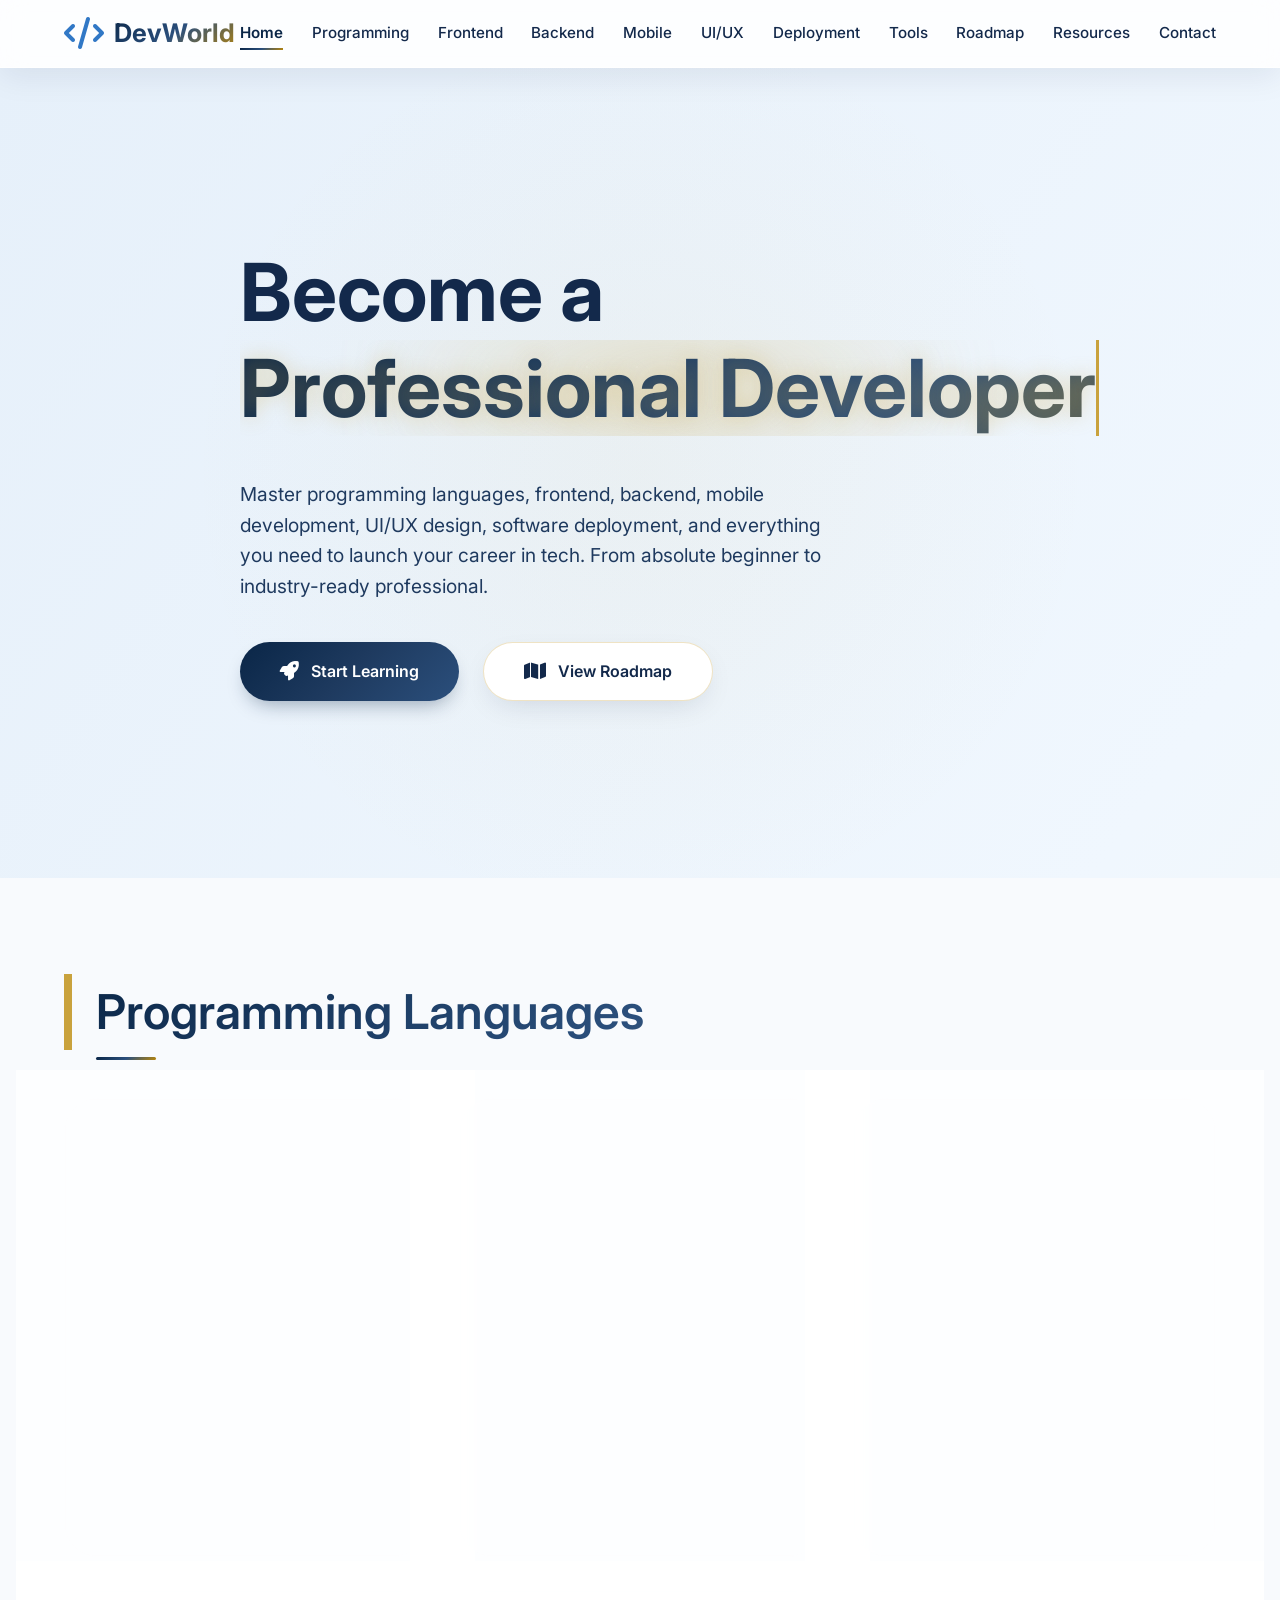
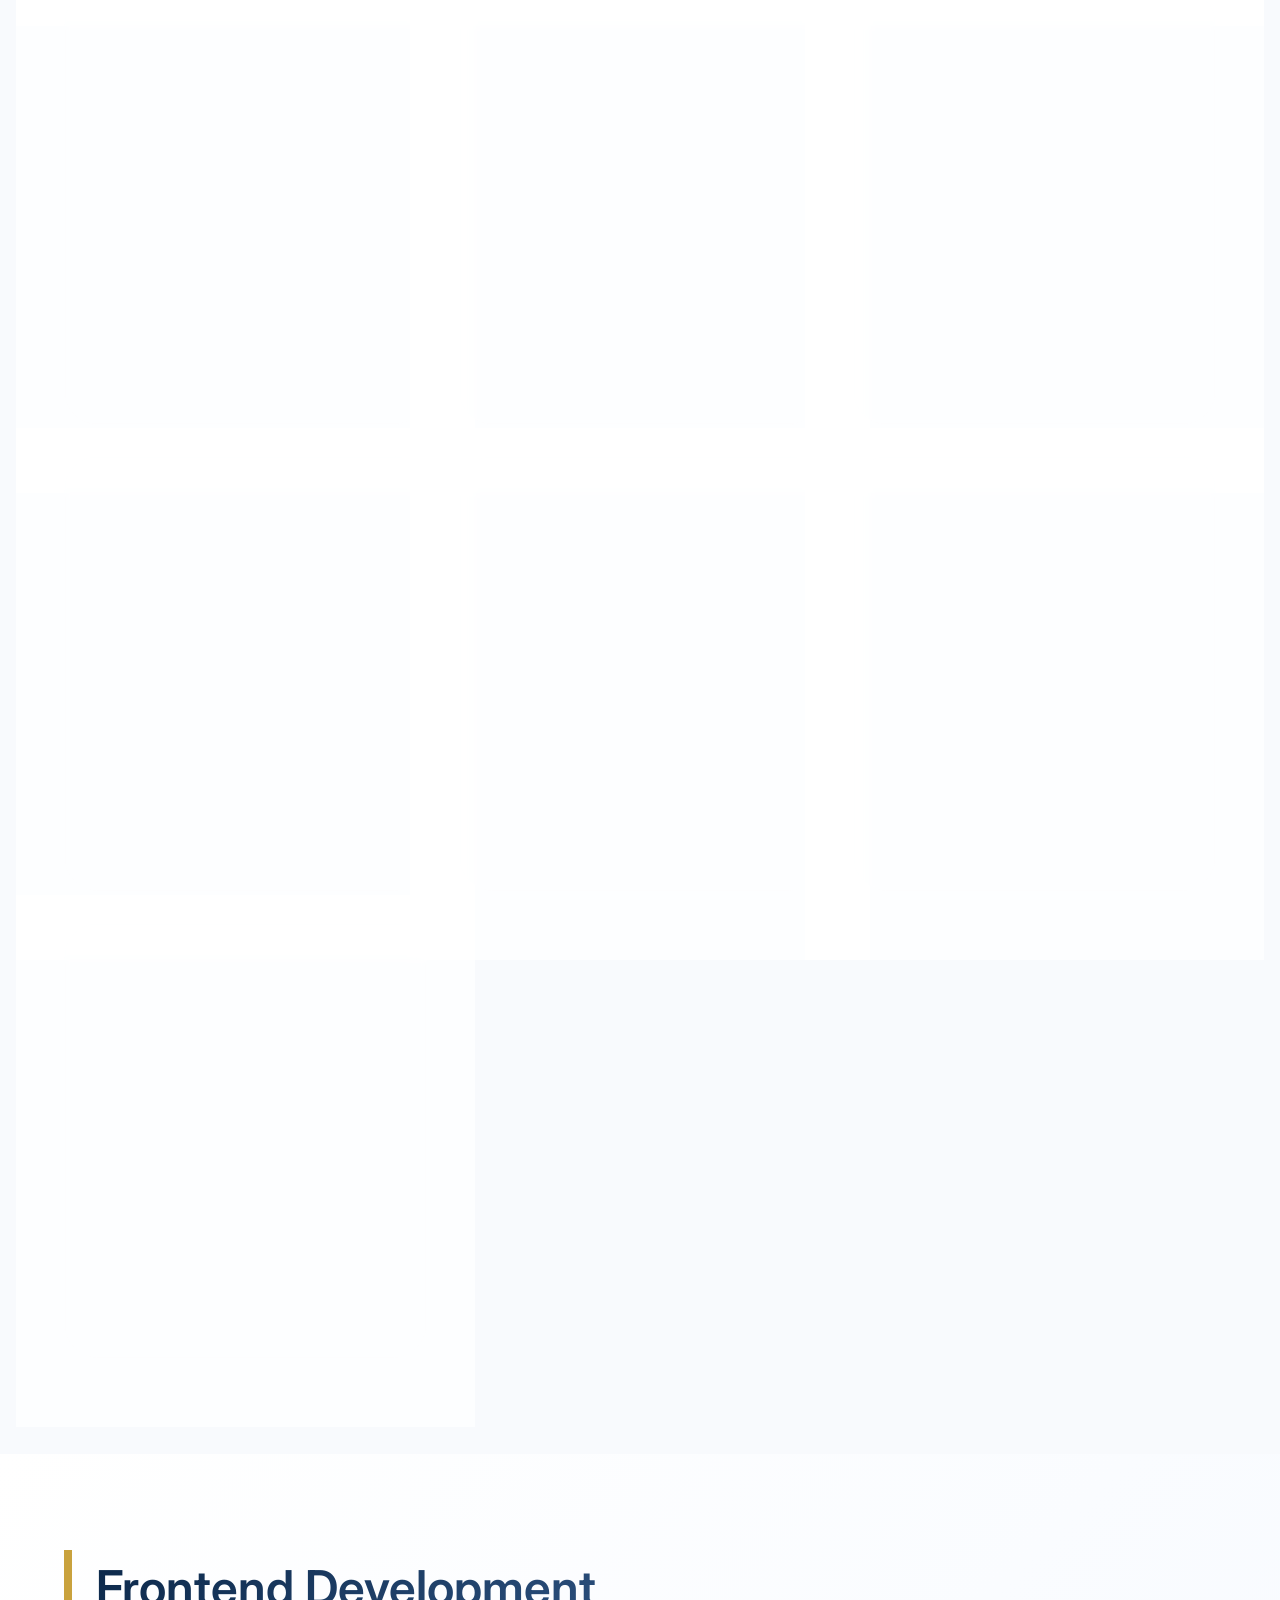
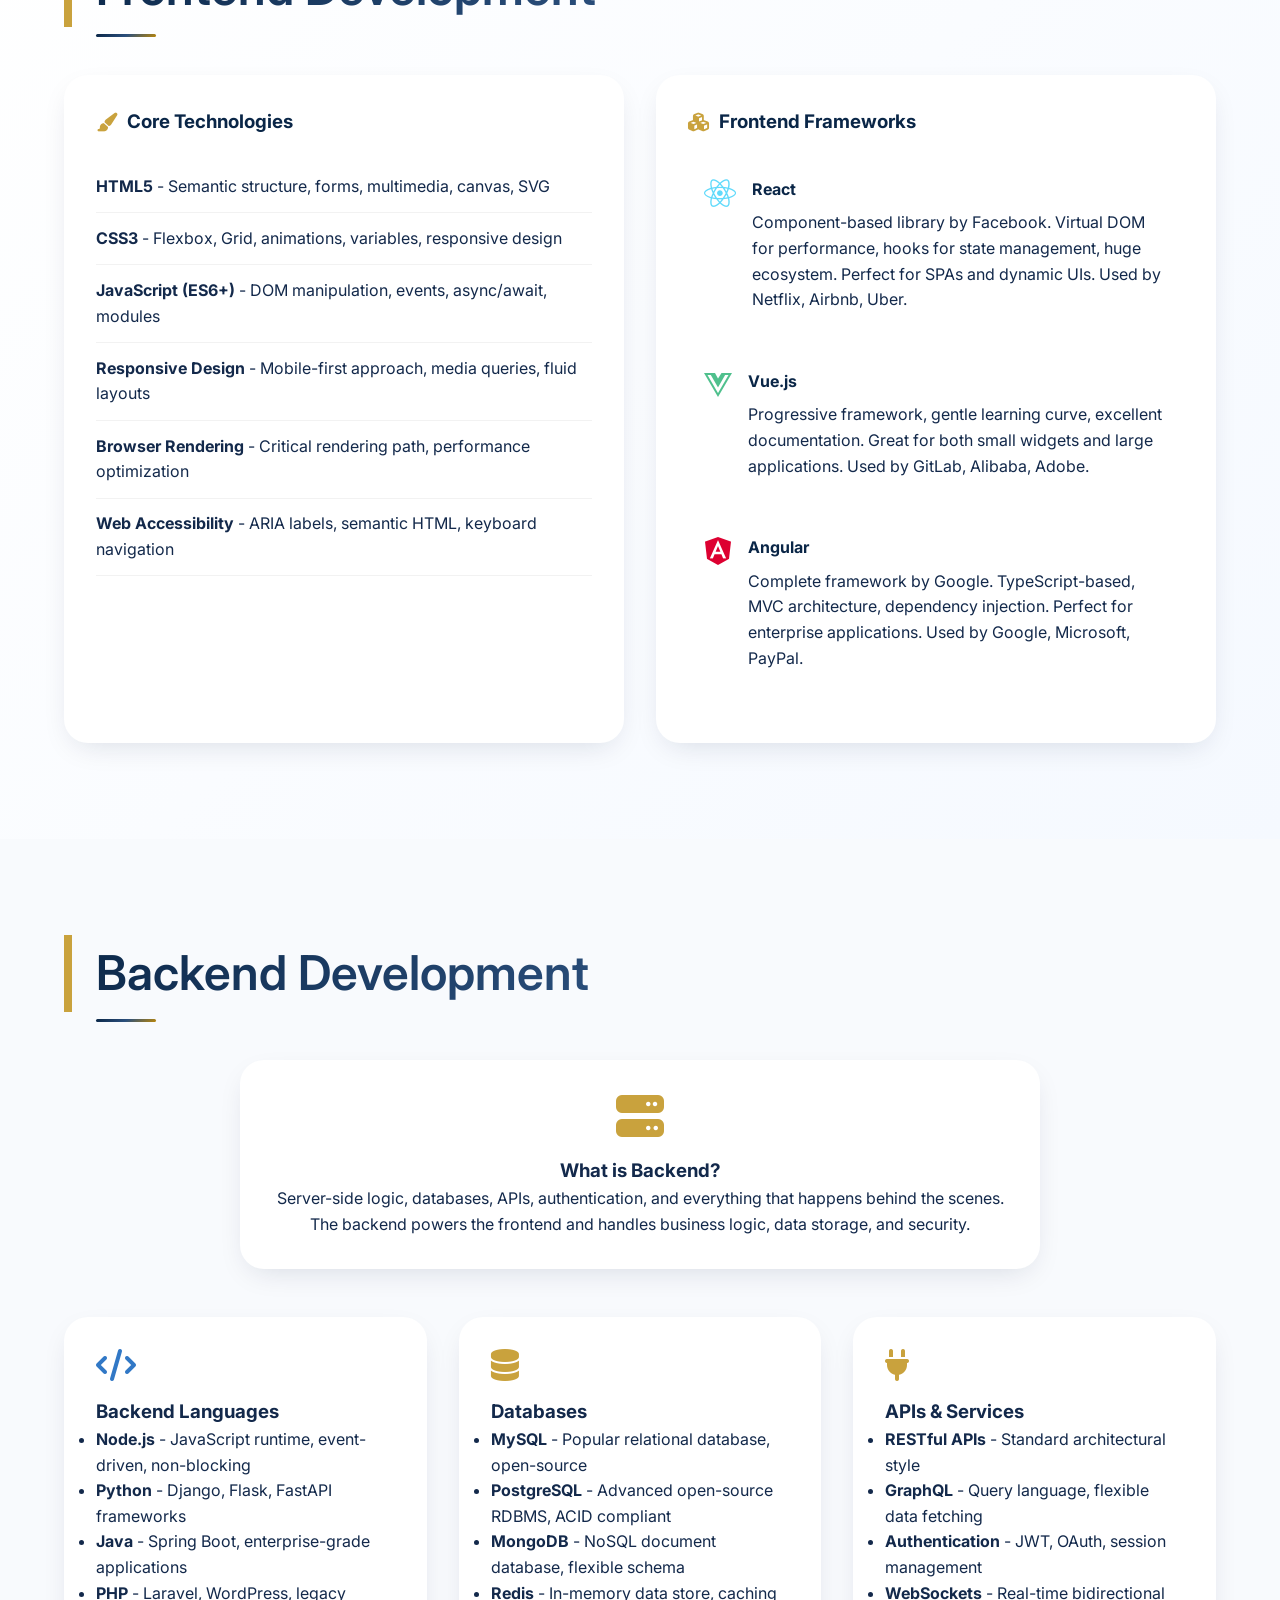
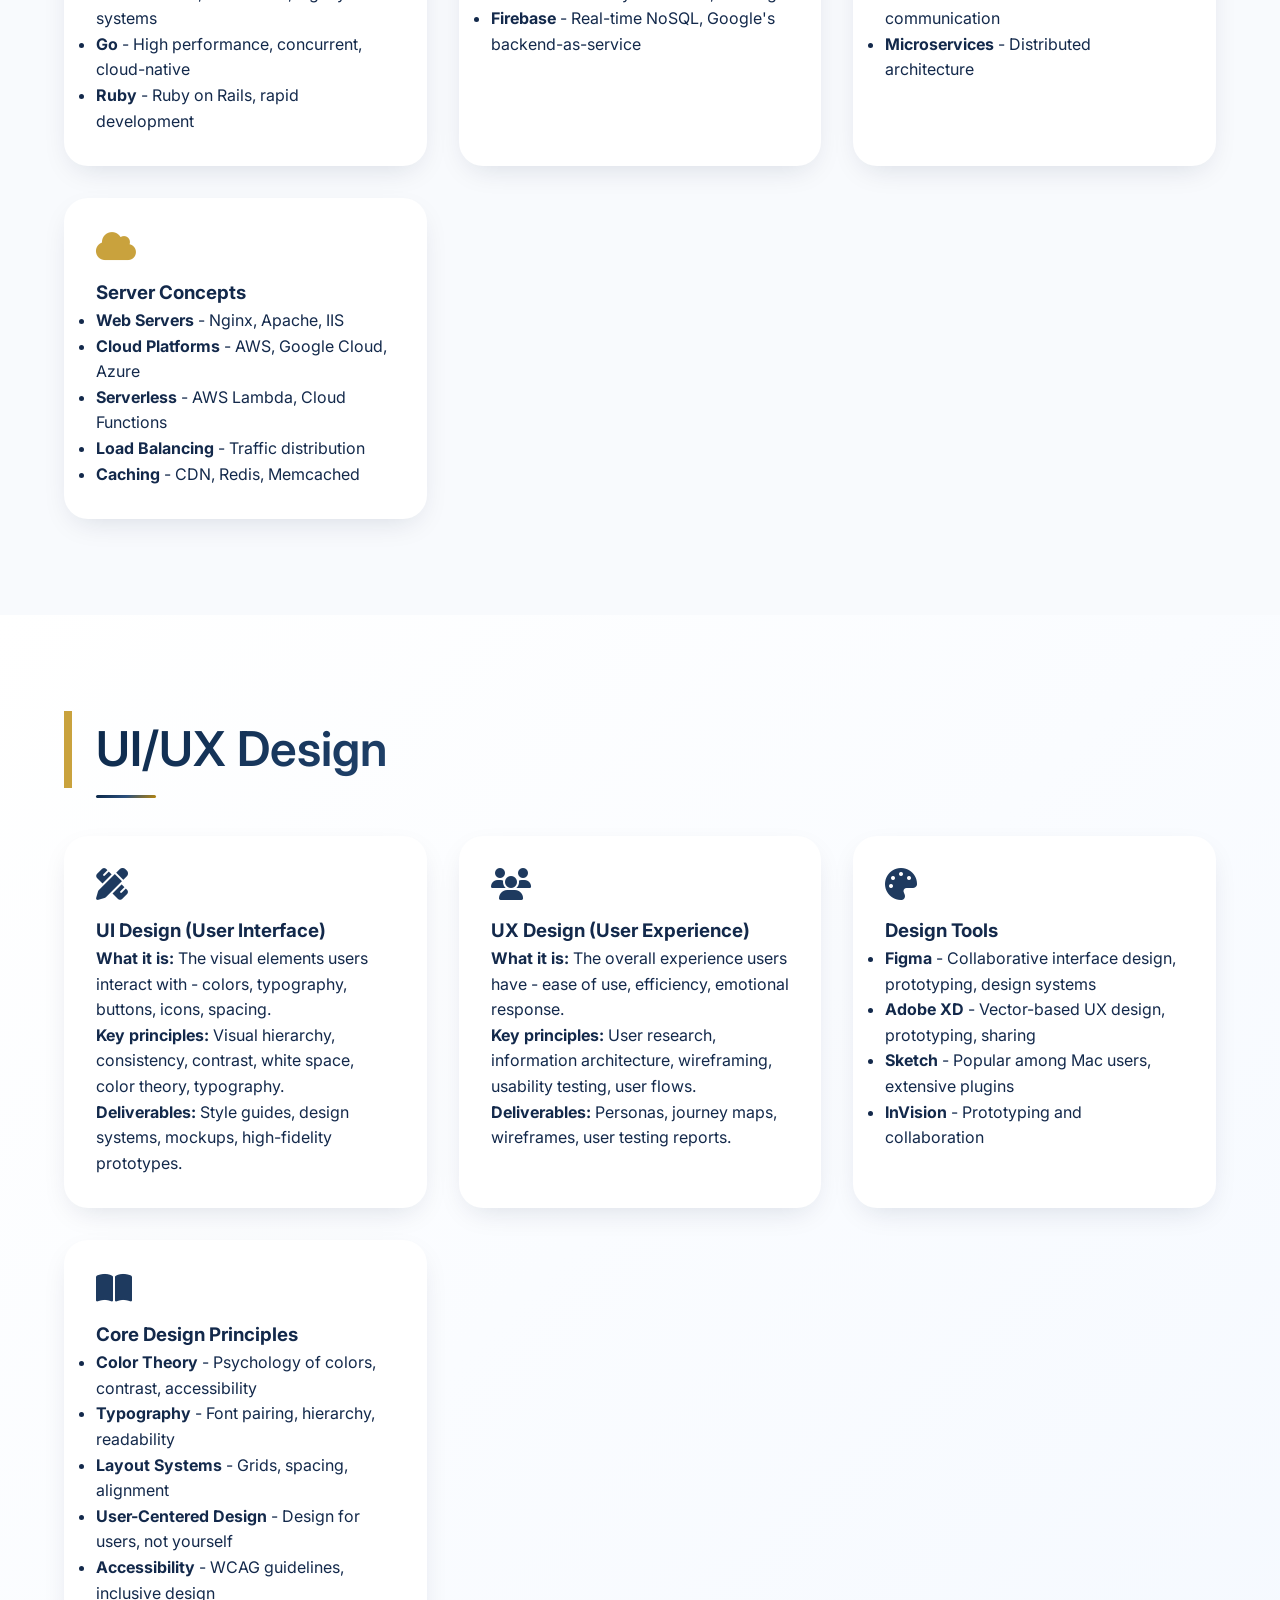
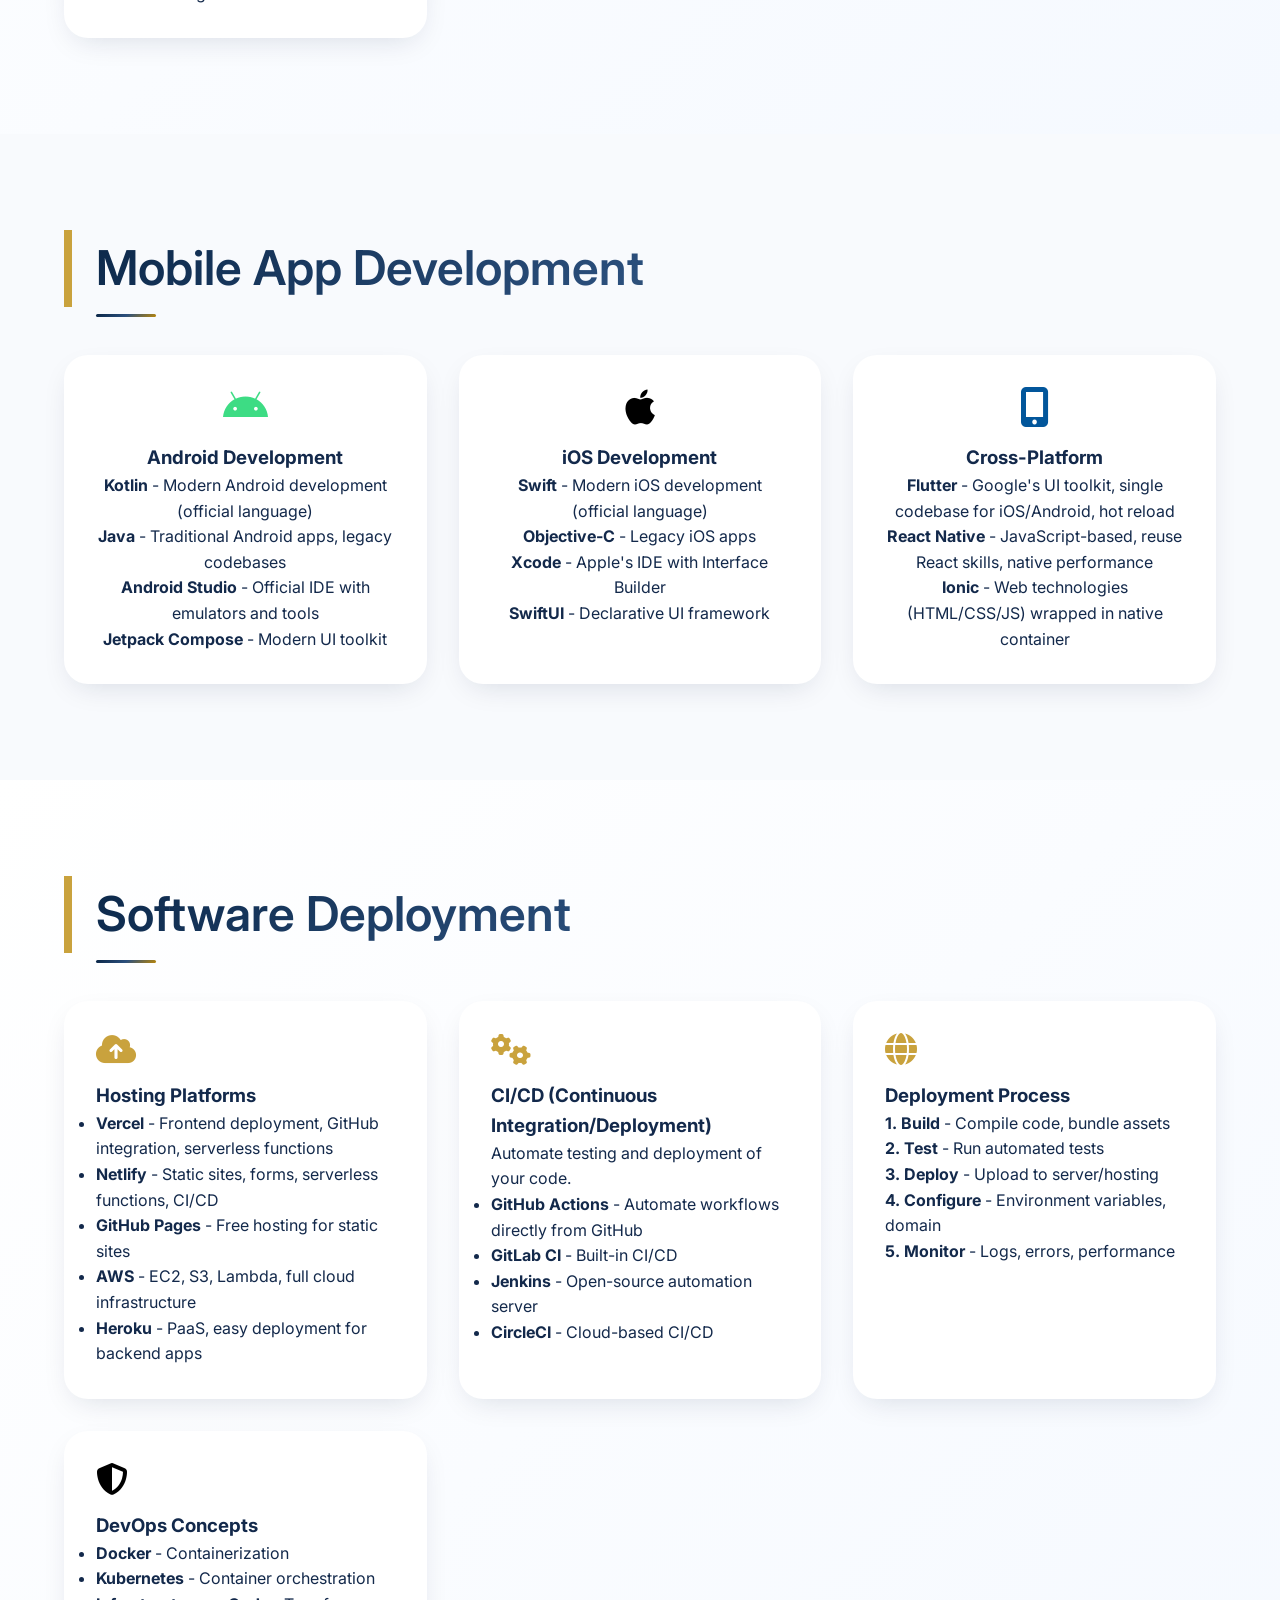
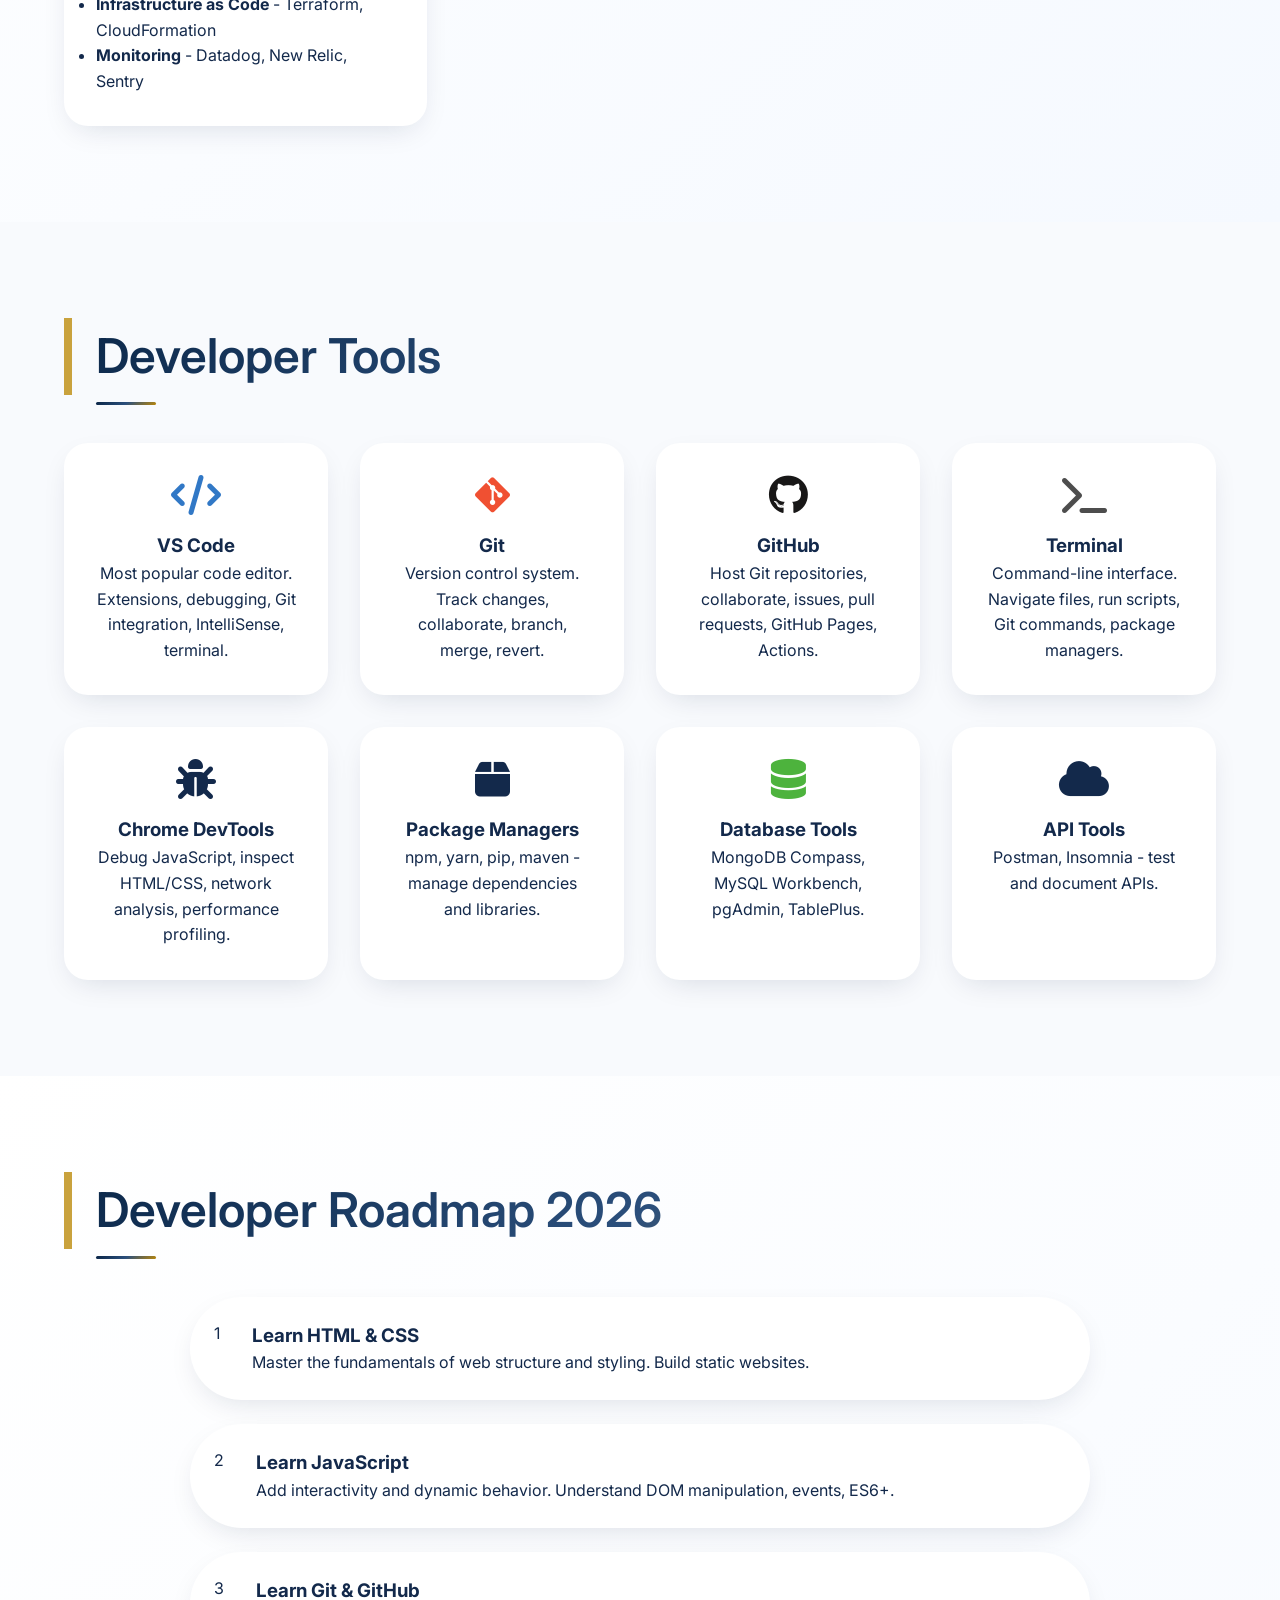
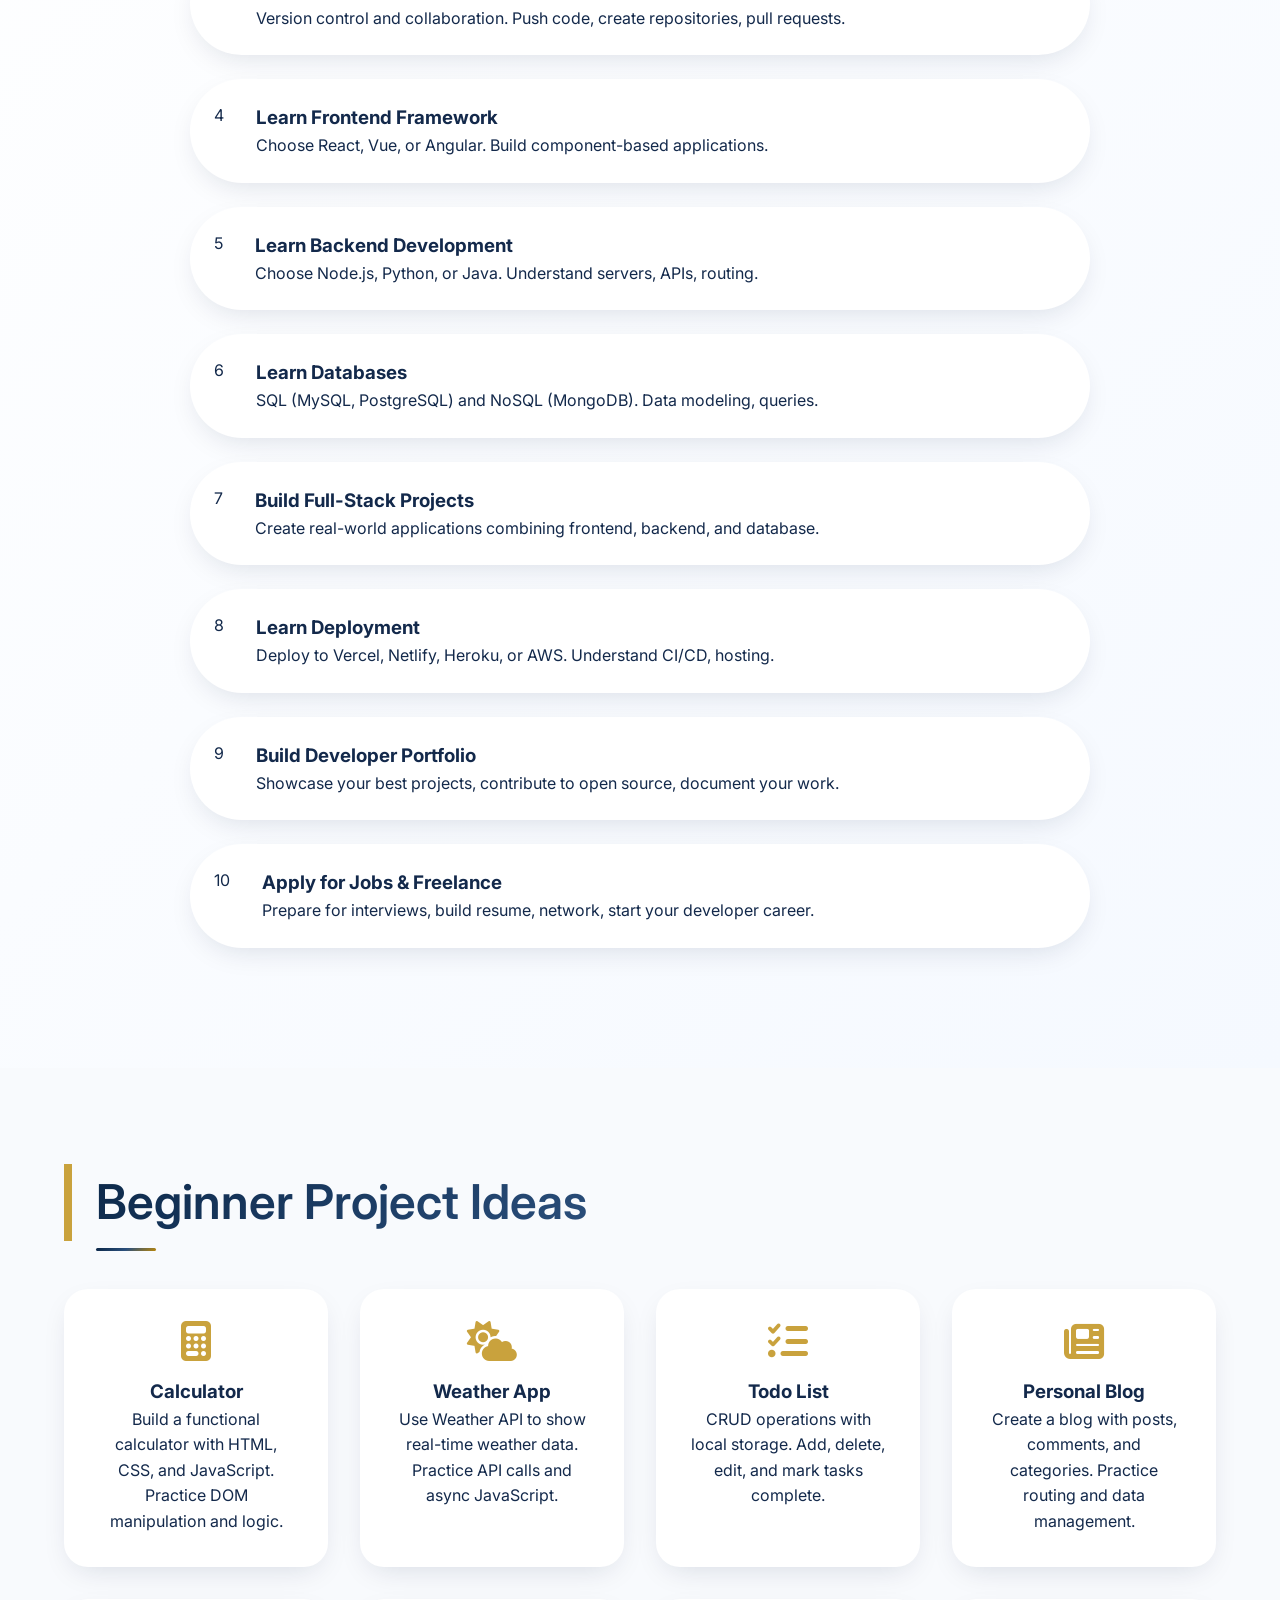
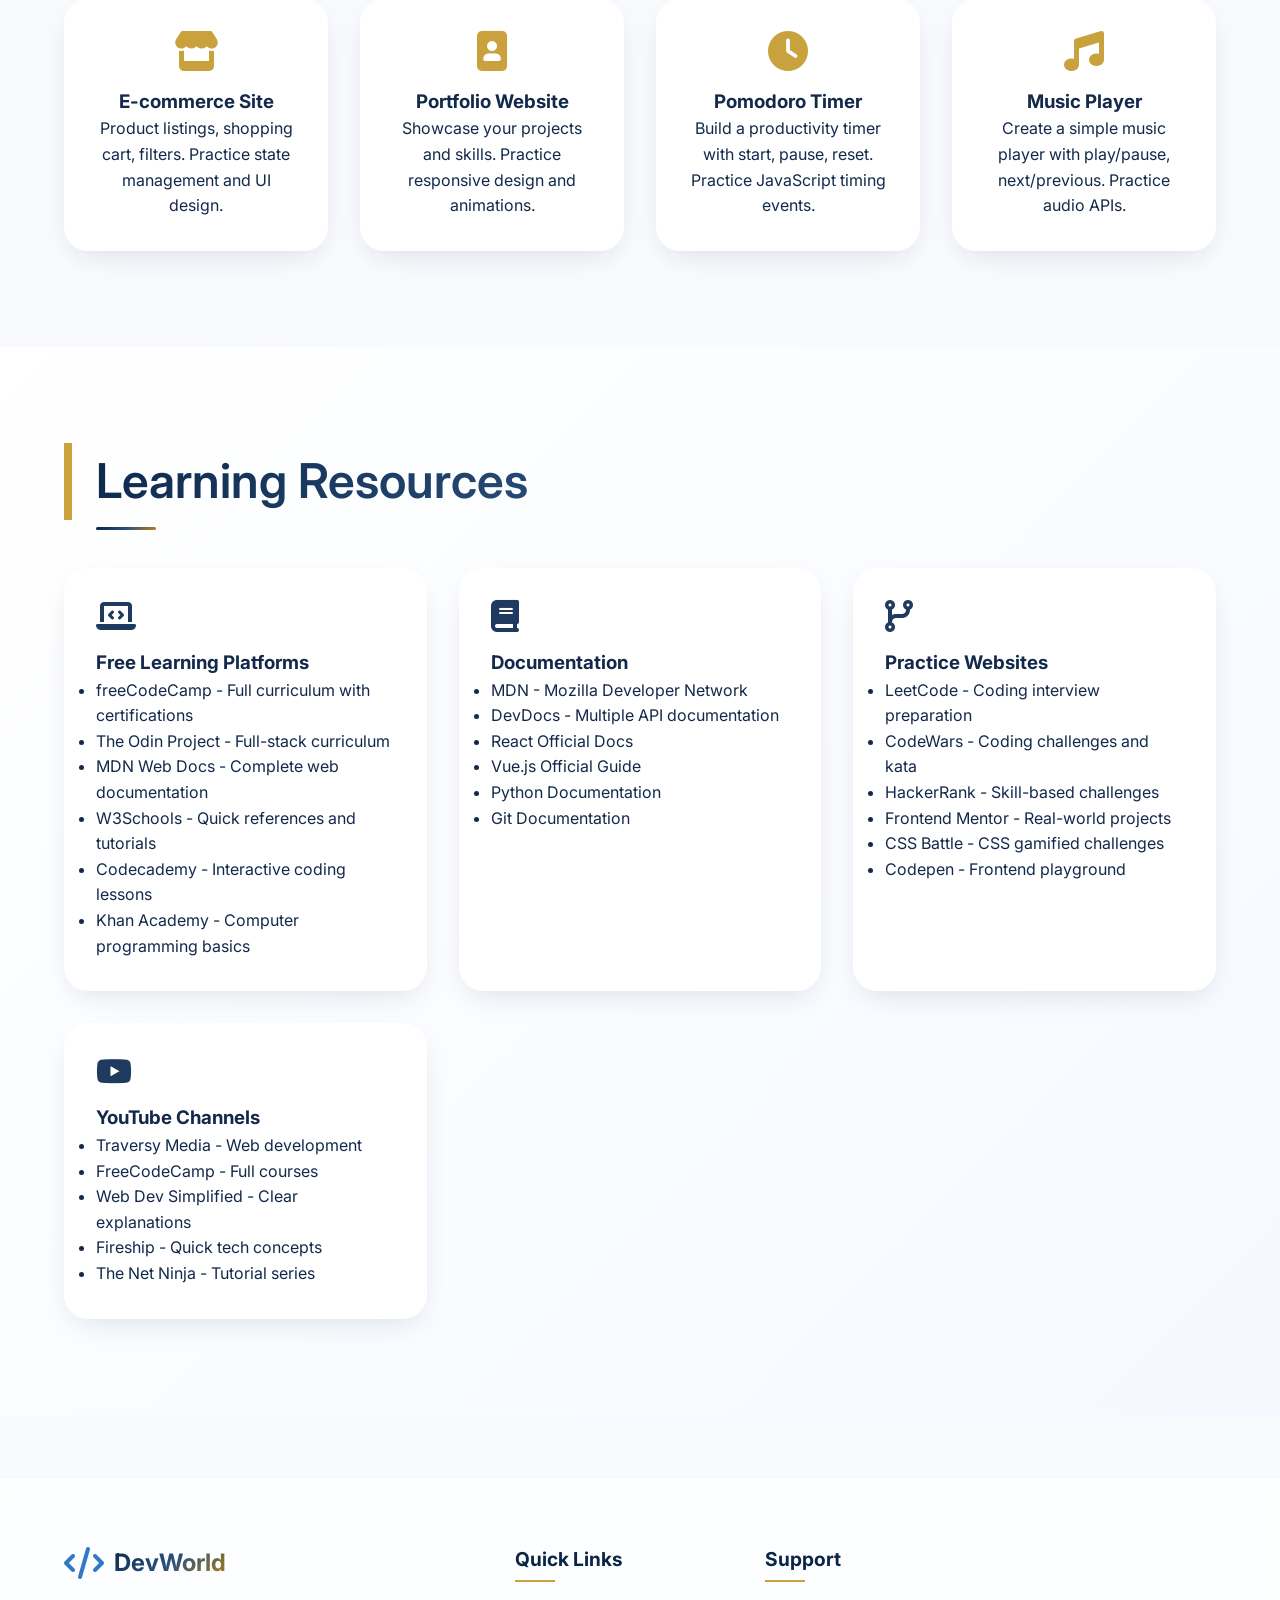
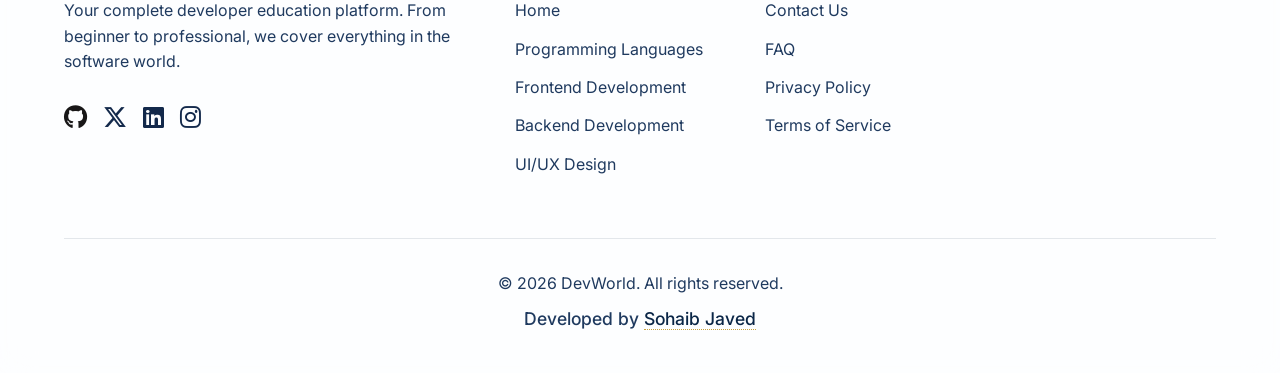
==== commit 23602d69: "Add files via upload" ====
--- a/index.html
+++ b/index.html
@@ -746,7 +746,7 @@
             <div class="footer-bottom">
                 <p>&copy; 2026 DevWorld. All rights reserved.</p>
                 <p class="developer-credit">
-                    Developed by <a href="https://sohaibjaved-murex.vercel.app/" target="_blank">Sohaib Javed</a>
+                    Developed by <a href="https://sohaibjaved.vercel.app/" target="_blank">Sohaib Javed</a>
                 </p>
             </div>
         </div>
--- a/css/style.css
+++ b/css/style.css
@@ -2529,4 +2529,4 @@
     z-index: 1;
 }
 
-/* ===== END OF NEW CODE ===== */+/* ===== END OF NEW CODE ===== */
